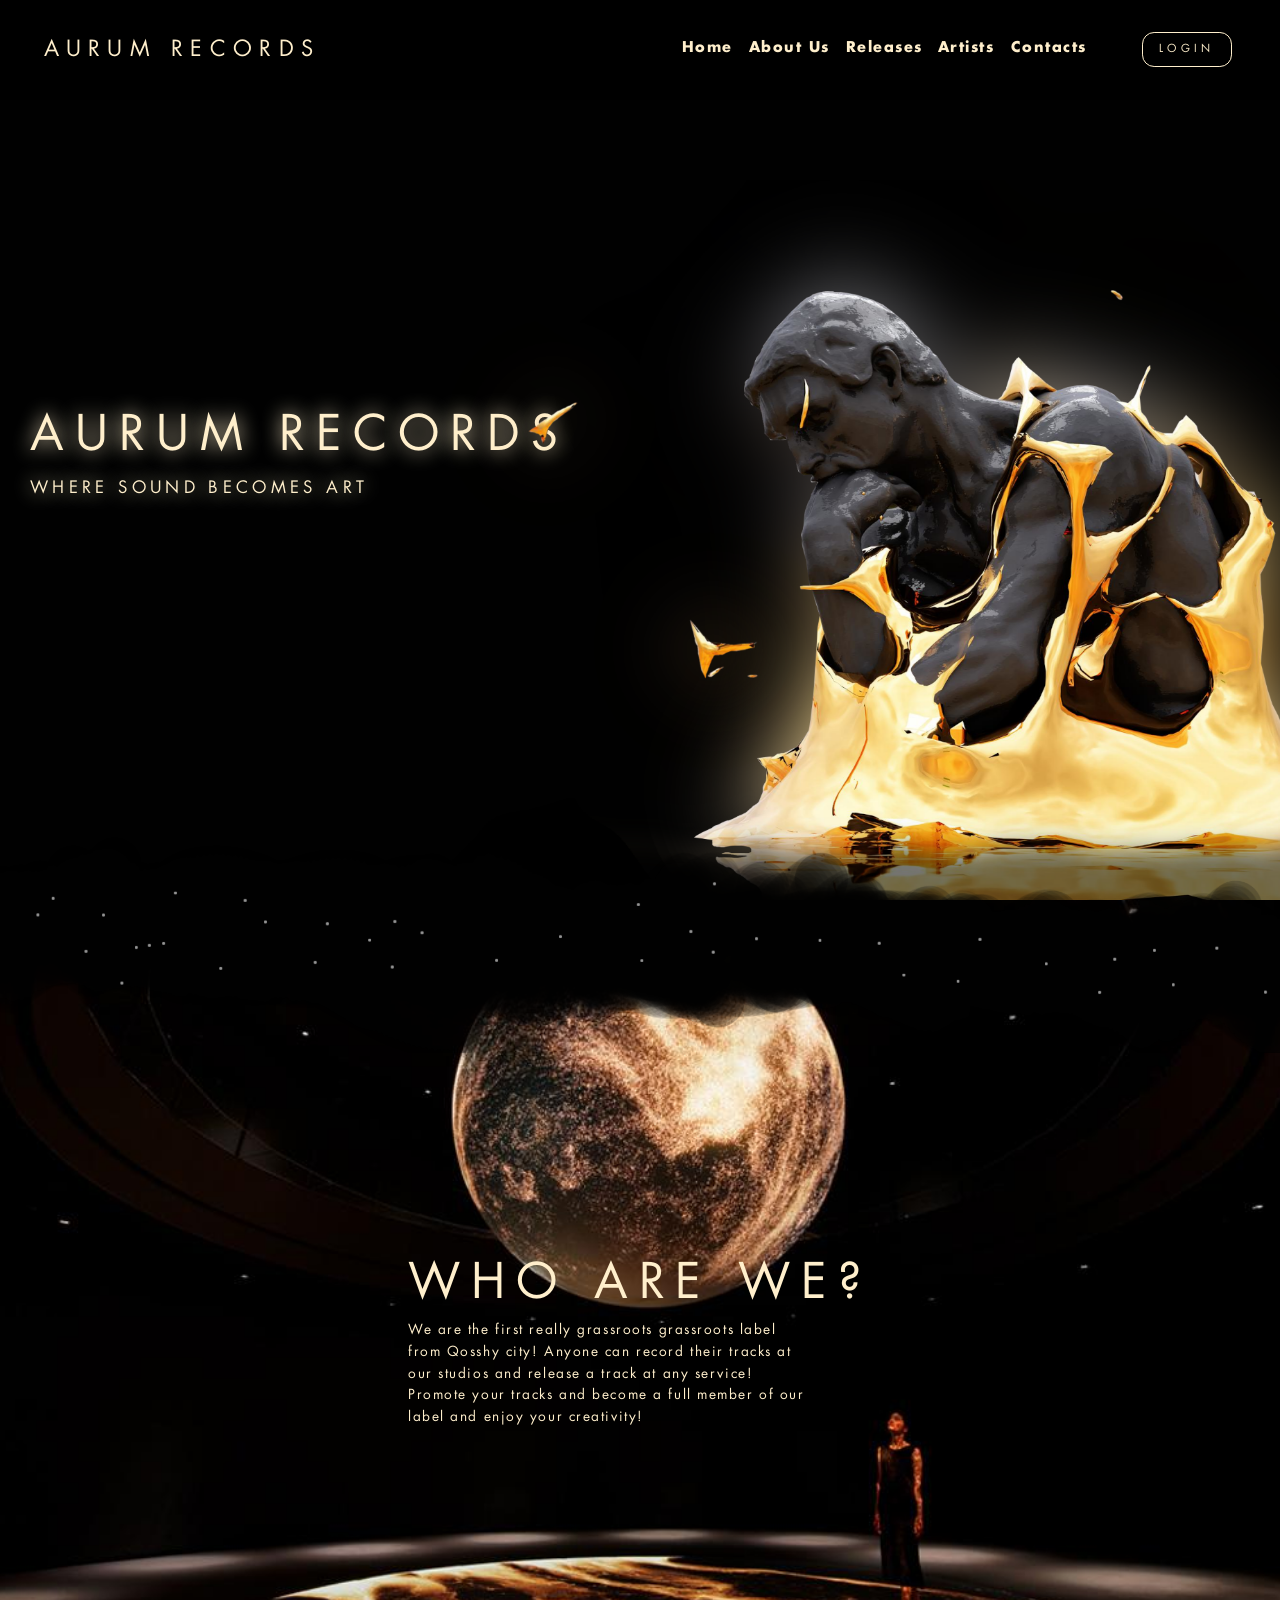
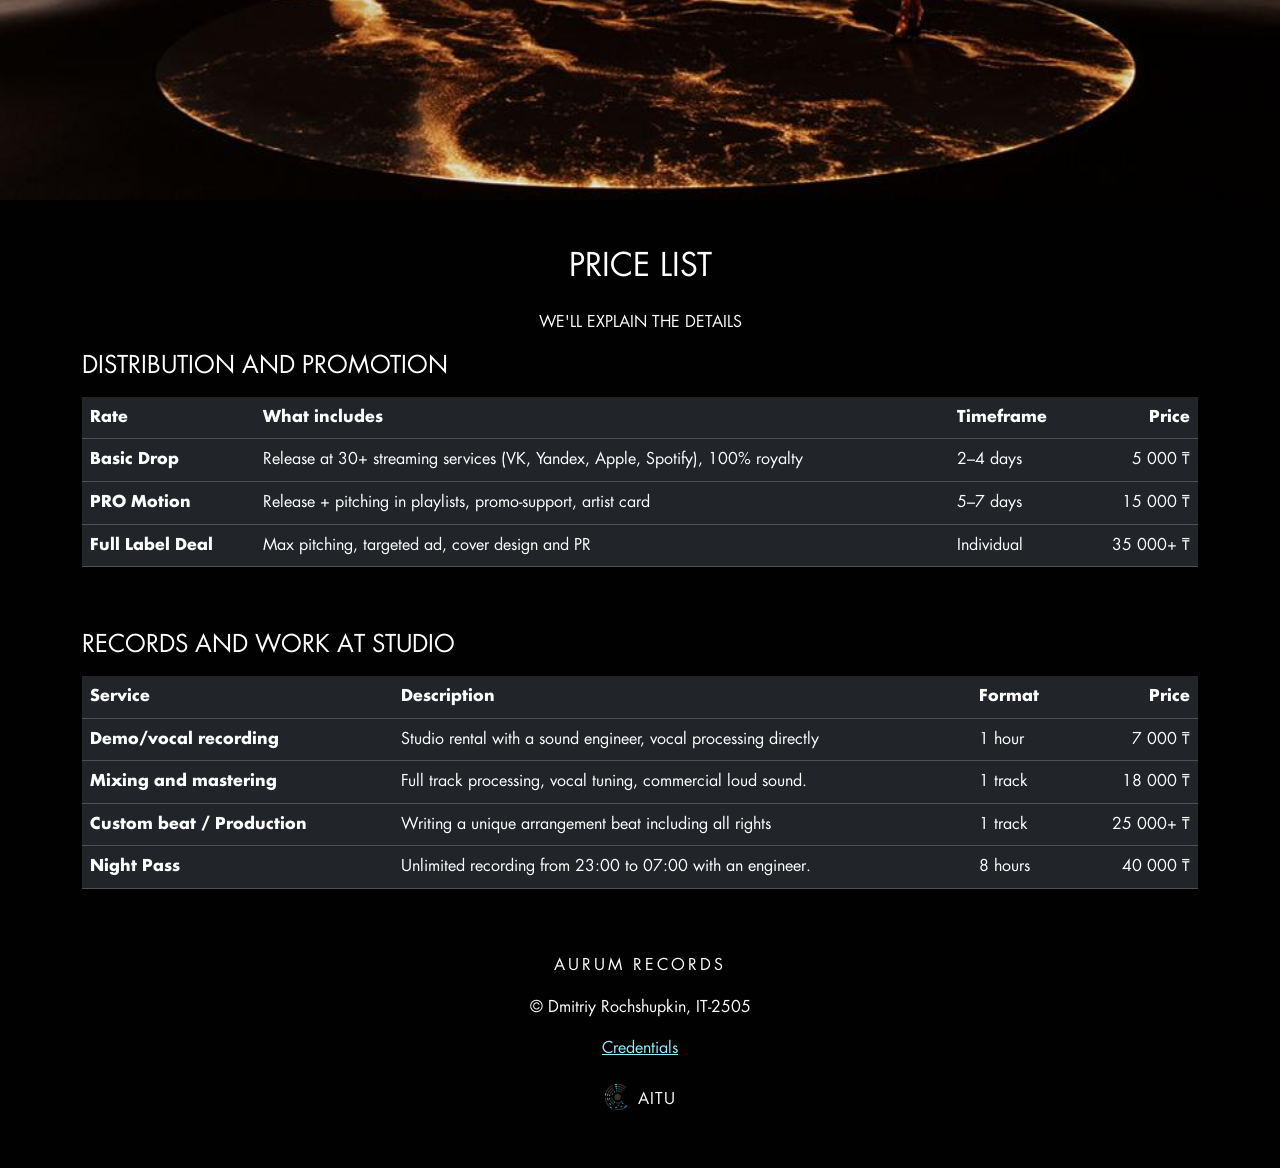
==== index.html @ 550b73cc "prepared new pages to create a content" ====
<!DOCTYPE html>
<html lang="en">
<head>
    <meta charset="UTF-8">
    <meta name="viewport" content="width=device-width, initial-scale=1.0">
    <link href="https://cdn.jsdelivr.net/npm/bootstrap@5.3.8/dist/css/bootstrap.min.css" rel="stylesheet" integrity="sha384-sRIl4kxILFvY47J16cr9ZwB07vP4J8+LH7qKQnuqkuIAvNWLzeN8tE5YBujZqJLB" crossorigin="anonymous">
    <link rel="stylesheet" href="css/index_tmp.css">
    <title>Aurum Records</title>
    <script src="https://jquery.com"></script>
</head>
<body>
    <nav class="navbar navbar-expand-lg fixed-top">
        <a href="index.html" class="navbar-brand text-uppercase">Aurum Records</a>
        <button class="navbar-toggler" type="button" data-bs-toggle="collapse"
                data-bs-target="#navbarNav" aria-controls="navbarNav" aria-expanded="false"
                aria-label="Toggle navigation">
            <span class="navbar-toggler-icon"></span>
        </button>
        <div class="collapse navbar-collapse" id="navbarNav">
            <ul class="navbar-nav ms-auto fw-bold">
                <li class="nav-item active">
                    <a class="nav-link" href="index.html">Home</a>
                </li>
                <li class="nav-item">
                    <a class="nav-link" href="about.html">About Us</a>
                </li>
                <li class="nav-item">
                    <a class="nav-link" href="releases.html">Releases</a>
                </li>
                <li class="nav-item">
                    <a class="nav-link" href="artists.html">Artists</a>
                </li>
                <li class="nav-item">
                    <a class="nav-link" href="contacts.html">Contacts</a>
                </li>
                <li class="nav-item navbar__login mx-5 my-1 text-uppercase px-2">
                    <a class="nav-link" href="login.html">Login</a>
                </li>
            </ul>
        </div>
    </nav>
    <div class="vinyl-navigation" id="vinylNavigation">
        <div class="vinyl-record" id="vinylRecord">
            <div class="vinyl-label" id="vinylLabel">
                <span>A</span>
            </div>
        </div>

        <div class="vinyl-section" id="vinylSection">
            HOME
        </div>
    </div>
    <section class="main-header" data-title="AURUM" id="aurumHeader">
        <div class="layers">
            <div class="layers__header">
                <div class="layers__title">Aurum Records</div>
                <div class="layers__caption">Where sound becomes art</div>
            </div>
            <div class="layer layers__base" style="background-image: url(img/zadumalsa_total_black.png);"></div>
            <div class="layer layers__middle" style="background-image: url(img/zadumalsa_dark_theme.png);"></div>
            <div class="layer layers__front" style="background-image: url(img/zadumalsa_golden.png);"></div>
        </div>
    </section>

    <section class="main-article" style="background-image: url(img/zoloto_luna.jpeg);" data-title="ABOUT" id="about">
        <div class="main-article__content">
            <h2 class="main-article__header">Who are we?</h2>
            <p class="main-article__paragraph">
                We are the first really grassroots grassroots label from Qosshy city!
                Anyone can record their tracks at our studios and release a track at any service!
                Promote your tracks and become a full member of our label and enjoy your creativity!
            </p>
        </div>
    </section>

    <section class="container my-5 price" id="price" data-title="PRICE">
        <h2 class="text-center text-uppercase mb-4">Price list</h2>
        <p class="text-center text-uppercase">We'll explain the details</p>

        <div class="pricing-block mb-5">
            <h3 class="h4 mb-3 text-uppercase">Distribution and promotion</h3>
            <div class="table-responsive">
                <table class="table table-dark table-hover align-middle custom-table">
                    <thead>
                    <tr>
                        <th scope="col">Rate</th>
                        <th scope="col">What includes</th>
                        <th scope="col">Timeframe</th>
                        <th scope="col" class="text-end">Price</th>
                    </tr>
                    </thead>
                    <tbody>
                    <tr>
                        <td class="fw-bold">Basic Drop</td>
                        <td>Release at 30+ streaming services (VK, Yandex, Apple, Spotify), 100% royalty</td>
                        <td>2–4 days</td>
                        <td class="price text-end">5 000 ₸</td>
                    </tr>
                    <tr>
                        <td class="fw-bold">PRO Motion</td>
                        <td>Release + pitching in playlists, promo-support, artist card</td>
                        <td>5–7 days</td>
                        <td class="price text-end">15 000 ₸</td>
                    </tr>
                    <tr>
                        <td class="fw-bold">Full Label Deal</td>
                        <td>Max pitching, targeted ad, cover design and PR</td>
                        <td>Individual</td>
                        <td class="price text-end">35 000+ ₸</td>
                    </tr>
                    </tbody>
                </table>
            </div>
        </div>

        <div class="pricing-block">
            <h3 class="h4 mb-3 text-uppercase">Records and work at studio</h3>
            <div class="table-responsive">
                <table class="table table-dark table-hover align-middle custom-table">
                    <thead>
                    <tr>
                        <th scope="col">Service</th>
                        <th scope="col">Description</th>
                        <th scope="col">Format</th>
                        <th scope="col" class="text-end">Price</th>
                    </tr>
                    </thead>
                    <tbody>
                    <tr>
                        <td class="fw-bold">Demo/vocal recording</td>
                        <td>Studio rental with a sound engineer, vocal processing directly</td>
                        <td>1 hour</td>
                        <td class="price text-end">7 000 ₸</td>
                    </tr>
                    <tr>
                        <td class="fw-bold">Mixing and mastering</td>
                        <td>Full track processing, vocal tuning, commercial loud sound.</td>
                        <td>1 track</td>
                        <td class="price text-end">18 000 ₸</td>
                    </tr>
                    <tr>
                        <td class="fw-bold">Custom beat / Production</td>
                        <td>Writing a unique arrangement beat including all rights</td>
                        <td>1 track</td>
                        <td class="price text-end">25 000+ ₸</td>
                    </tr>
                    <tr>
                        <td class="fw-bold">Night Pass</td>
                        <td>Unlimited recording from 23:00 to 07:00 with an engineer.</td>
                        <td>8 hours</td>
                        <td class="price text-end">40 000 ₸</td>
                    </tr>
                    </tbody>
                </table>
            </div>
        </div>
    </section>

    <footer class="footer">
        <div class="logo">
            <p>AURUM RECORDS</p>
        </div>
        <div class="author">
            <p>&copy; Dmitriy Rochshupkin, IT-2505</p>
            <a href="credentials.html">Credentials</a>
        </div>
        <a class="aitu" href="https://astanait.edu.kz/ru" target="_blank">
            <img src="img/aitu_logo.png" alt="">
            <p>AITU</p>
        </a>
    </footer>

    <script src="js/index.js" defer></script>
    <script src="https://cdn.jsdelivr.net/npm/bootstrap@5.3.3/dist/js/bootstrap.bundle.min.js"></script>
</body>
</html>
---- css/index_tmp.css ----
* {
    margin: 0;
    padding: 0;
    box-sizing: border-box;
}

:root {
    --index: calc(1vw + 1vh);
}

@font-face {
    font-family: 'Futura SuperXP';
    src: url('../fonts/FuturaSuperXP-Regular.otf') format('opentype');
    font-weight: 400;
    font-style: normal;
    font-display: swap;
}

@font-face {
    font-family: 'Futura SuperXP';
    src: url('../fonts/FuturaSuperXP-Bold.otf') format('opentype');
    font-weight: 700;
    font-style: normal;
    font-display: swap;
}

body {
    background: #010101;
    color: #fff;
    font-family: 'Futura SuperXP', sans-serif;
    line-height: 1.6;
}

.main-header {
    position: relative;
}

.main-header::after {
    content: '';
    position: absolute;
    z-index: 100;
    width: 100%;
    height: calc(var(--index) * 10);
    background-image: url('../img/border_dark.png');
    background-size: cover;
    bottom: calc(var(--index) * -7);
}

.layers {
    height: 100vh;
    display: flex;
    align-items: center;
    overflow: hidden;
    position: relative;
}

.layer {
    width: 100%;
    height: 100%;
    position: absolute;
    background-size: cover;
    background-position: center;
    will-change: transform;
    z-index: 2;
}

.layers__base {
    transform: translate3d(0, calc(var(--scrollTop) / 1.6), 0);
    z-index: 0;
}

.layers__middle {
    transform: translate3d(0, calc(var(--scrollTop) / 2.5), 0);
}

.layers__front {
    transform: translate3d(0, calc(var(--scrollTop) / 5.7), 0);
}

.layers__title {
    font-size: calc(var(--index) * 2.2);
    letter-spacing: calc(var(--index) / 2);
}

.layers__caption {
    letter-spacing: calc(var(--index) / 5);
    font-size: calc(var(--index) / 1.3);
}

.layers__header {
    z-index: 1;
    transform: translate3d(0, calc(var(--scrollTop) / 2), 0);
    text-transform: uppercase;
    padding-left: 30px;
    color: #ffefcc;
    will-change: transform;
    animation: headerAppearing 2s forwards .5s;
}

@keyframes headerAppearing {
    0% {
        text-shadow: 0 0 0;
    }
    100% {
        text-shadow: 0 0 20px #ffefcc;
    }
}

.main-article {
    --main-article-transform: translate3d(0, calc(var(--scrollTop) / -15), 0);
    min-height: 100vh;
    background-size: cover;
    background-position: center;
    color: #ffefcc;
    display: flex;
    justify-content: center;
    align-items: center;
}

.main-article__header {
    text-transform: uppercase;
    font-size: calc(var(--index) * 2.2);
    letter-spacing: calc(var(--index) / 2);
    transform: var(--main-article-transform);
    will-change: transform;
}

.main-article__paragraph {
    max-width: 400px;
    transform: var(--main-article-transform);
    font-size: calc(var(--index) / 1.6);
    will-change: transform;
    letter-spacing: calc(var(--index) / 14);
}

.navbar {
    padding-left: calc(var(--index) * 2);
    background: rgba(0, 0, 0, 0.8);
    height: 100px;
}

.navbar-brand {
    font-size: calc(var(--index));
    letter-spacing: calc(var(--index) / 3);
}

.navbar a {
    color: #ffefcc !important;
}

.nav-item {
    font-size: calc(var(--index) / 1.5);
    letter-spacing: calc(var(--index) / 15);
    will-change: transform, text-shadow;
    transition: transform .2s, text-shadow .2s;
}

.nav-item:hover {
    text-shadow: 0 0 20px #ffefcc;
    transform: scaleX(1.1);
}

.navbar__login {
    font-weight: normal;
    font-size: calc(var(--index) / 2);
    letter-spacing: calc(var(--index) / 5);
    border: 1px solid #ffefcc;
    border-radius: calc(var(--index) / 1.8);
    height: fit-content;
    transition: text-shadow .3s, letter-spacing.3s, background-color .3s, box-shadow .3s;
}

.navbar__login:hover {
    text-shadow: 0 0 5px #ffefcc;
    box-shadow: 0 0 10px #ffefcc;
    letter-spacing: calc(var(--index) / 4);
    background-color: #39392e;
}

.footer {
    display: flex;
    flex-direction: column;
    justify-content: center;
    align-items: center;
    padding: 0 30px 40px 30px;
}

.logo {
    letter-spacing: 3px;
}

.aitu {
    display: inline-flex;
    text-decoration: none;
    cursor: pointer;
}

.aitu p {
    color: white;
    letter-spacing: 1px;
    padding-left: 10px;
    padding-top: 5px;
}

.aitu img {
    max-width: 30px;
    max-height: 30px;
}

.author {
    display: flex;
    align-items: center;
    justify-content: center;
    flex-direction: column;
    margin-bottom: 20px;
}

.author a {
    color: #90f3ff;
}

.vinyl-navigation {
    position: fixed;
    top: 75%;
    left: -4%;
    z-index: 1000;
    width: 150px;

    display: flex;
    align-items: center;
    justify-content: center;
    flex-direction: column;

    opacity: 0;
    visibility: hidden;
    transform: translateX(-120%);

    transition: opacity .5s ease, transform .8s ease, visibility .5s;
}

.vinyl-navigation.visible {
    opacity: 1;
    visibility: visible;
    transform: translateX(0);
}

.vinyl-navigation.hidden {
    opacity: 0;
    visibility: hidden;
    transform: translateX(-120%);
    animation: none;
}

.vinyl-record {
    position: relative;
    width: 150px;
    height: 150px;
    flex-shrink: 0;
    border-radius: 50%;
    background: repeating-radial-gradient(circle, #151515 0px, #252525 2px, #101010 4px, #1d1d1d 6px);
    border: 2px solid #b08d4f;
    box-shadow:
            0 0 15px rgba(212, 175, 112, 0.2),
            inset 0 0 15px rgba(0, 0, 0, 0.8);
}

.vinyl-label {
    position: absolute;
    top: 50%;
    left: 50%;
    width: 35%;
    height: 35%;
    transform: translate(-50%, -50%);
    border-radius: 50%;
    background: #c9a45c;
    display: flex;
    justify-content: center;
    align-items: center;
    color: #111;
    font-size: 19px;
    font-weight: bold;
    text-align: center;
}

.vinyl-section {
    position: absolute;
    top: 160px;
    left: 70px;
    color: #d4af70;
    font-size: 10px;
    font-weight: 600;
    letter-spacing: 2px;
    white-space: nowrap;
    text-transform: uppercase;
}

@media (width <= 800px) {
    .vinyl-navigation {
        display: none;
    }

    .navbar {
        height: 80px;
        padding: 0 25px;
    }

    .navbar-brand {
        font-size: clamp(16px, 2.5vw, 22px);
    }

    .navbar-toggler {
        border-color: #ffefcc;
    }

    .navbar-toggler-icon {
        filter: invert(1);
    }

    .navbar-collapse {
        background: rgba(0, 0, 0, 0.96);
        padding: 15px 25px;
        border: 1px solid rgba(255, 239, 204, 0.15);
    }

    .navbar-nav {
        align-items: flex-start;
        gap: 8px;
    }

    .nav-item {
        font-size: 15px;
    }

    .navbar__login {
        margin: 10px 0 !important;
        padding: 0 15px;
        font-size: 13px;
    }

    .layers {
        height: 90vh;
        min-height:550px;
    }

    .layers__header {
        padding: 0 25px;
    }

    .layers__title {
        font-size: clamp(32px, 5vw, 48px);
        letter-spacing: 5px;
    }

    .layers__caption {
        font-size: clamp(12px, 2vw, 16px);
    }

    .main-article {
        min-height: 80vh;
        padding: 100px 40px;
        text-align: center;
    }

    .main-article__content {
        max-width: 600px;
    }

    .main-article__header {
        font-size: clamp(28px, 5vw, 42px);
        letter-spacing: 4px;
    }

    .main-article__paragraph {
        max-width: 100%;
        font-size: 15px;
        letter-spacing: 0.5px;
    }

    .price {
        margin-top: 60px !important;
    }

    .pricing-block h3 {
        font-size: 18px;
    }

    .custom-table {
        font-size: 13px;
    }

    .footer {
        padding: 0 20px 30px;
    }
}

@media (width <= 400px) {
    body {
        overflow-x: hidden;
    }

    .navbar {
        height: 70px;
        padding: 0 15px;
    }

    .navbar-brand {
        font-size: 15px;
        letter-spacing: 2px;
    }

    .navbar-toggler {
        padding: 5px 8px;
    }

    .navbar-collapse {
        margin: 0 -15px;
        padding: 15px;
    }

    .nav-item {
        font-size: 14px;
    }

    .layers {
        height: 85svh;
        min-height: 500px;
    }

    .layers__header {
        padding: 0 20px;
    }

    .layers__title {
        font-size: clamp(27px, 8vw, 34px);
        letter-spacing: 3px;
    }

    .layers__caption {
        font-size: 11px;
        letter-spacing: 1.5px;
    }

    .main-article {
        min-height: 75svh;
        padding: 100px 22px;
    }

    .main-article__header {
        font-size: 26px;
        letter-spacing: 2px;
    }

    .main-article__paragraph {
        font-size: 14px;
        line-height: 1.8;
        letter-spacing: 0.2px;
    }

    .price {
        padding-left: 12px;
        padding-right: 12px;
    }

    .price h2 {
        font-size: 22px;
        letter-spacing: 2px;
    }

    .pricing-block h3 {
        font-size: 16px;
    }

    .custom-table {
        font-size: 12px;
    }

    .custom-table th,
    .custom-table td {
        padding: 8px 6px;
    }

    .footer {
        padding: 0 15px 25px;
        text-align: center;
    }

    .logo {
        font-size: 14px;
        letter-spacing: 2px;
    }

    .author {
        font-size: 12px;
    }

    .aitu p {
        font-size: 13px;
    }
}
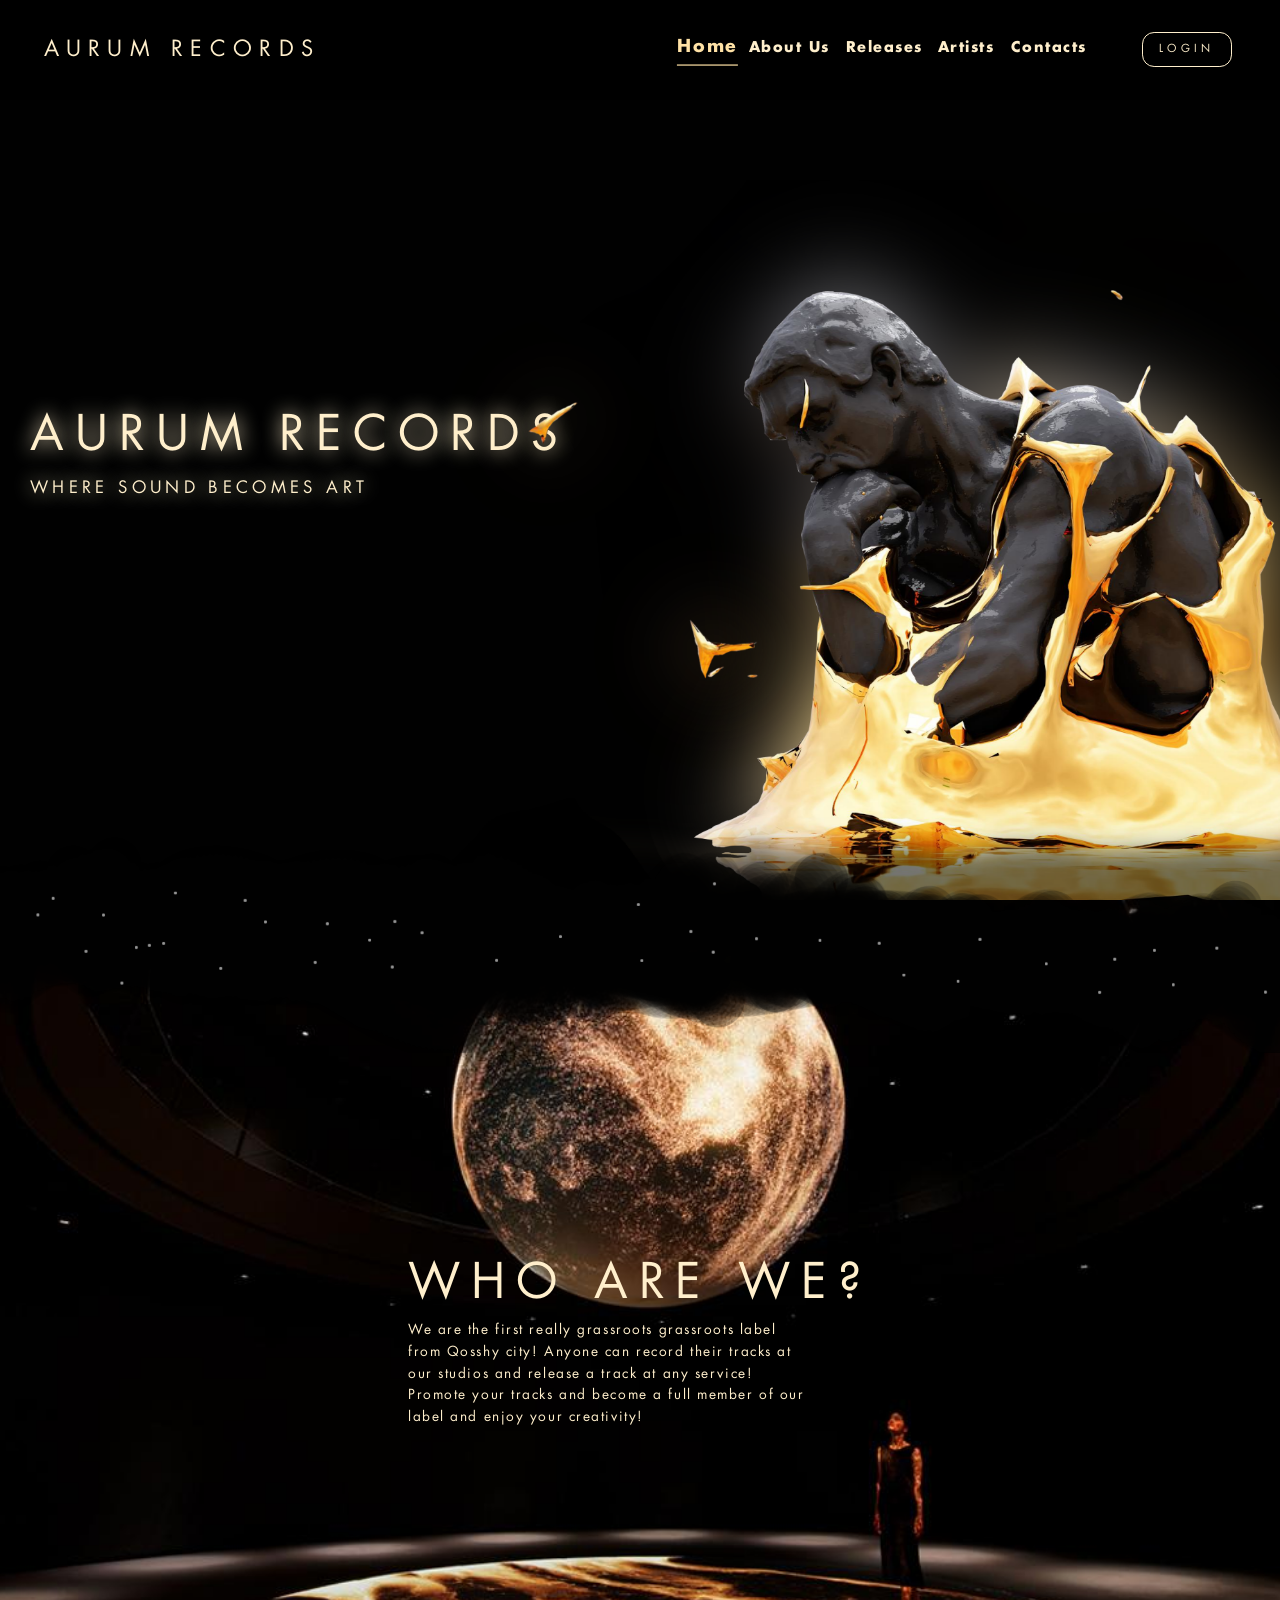
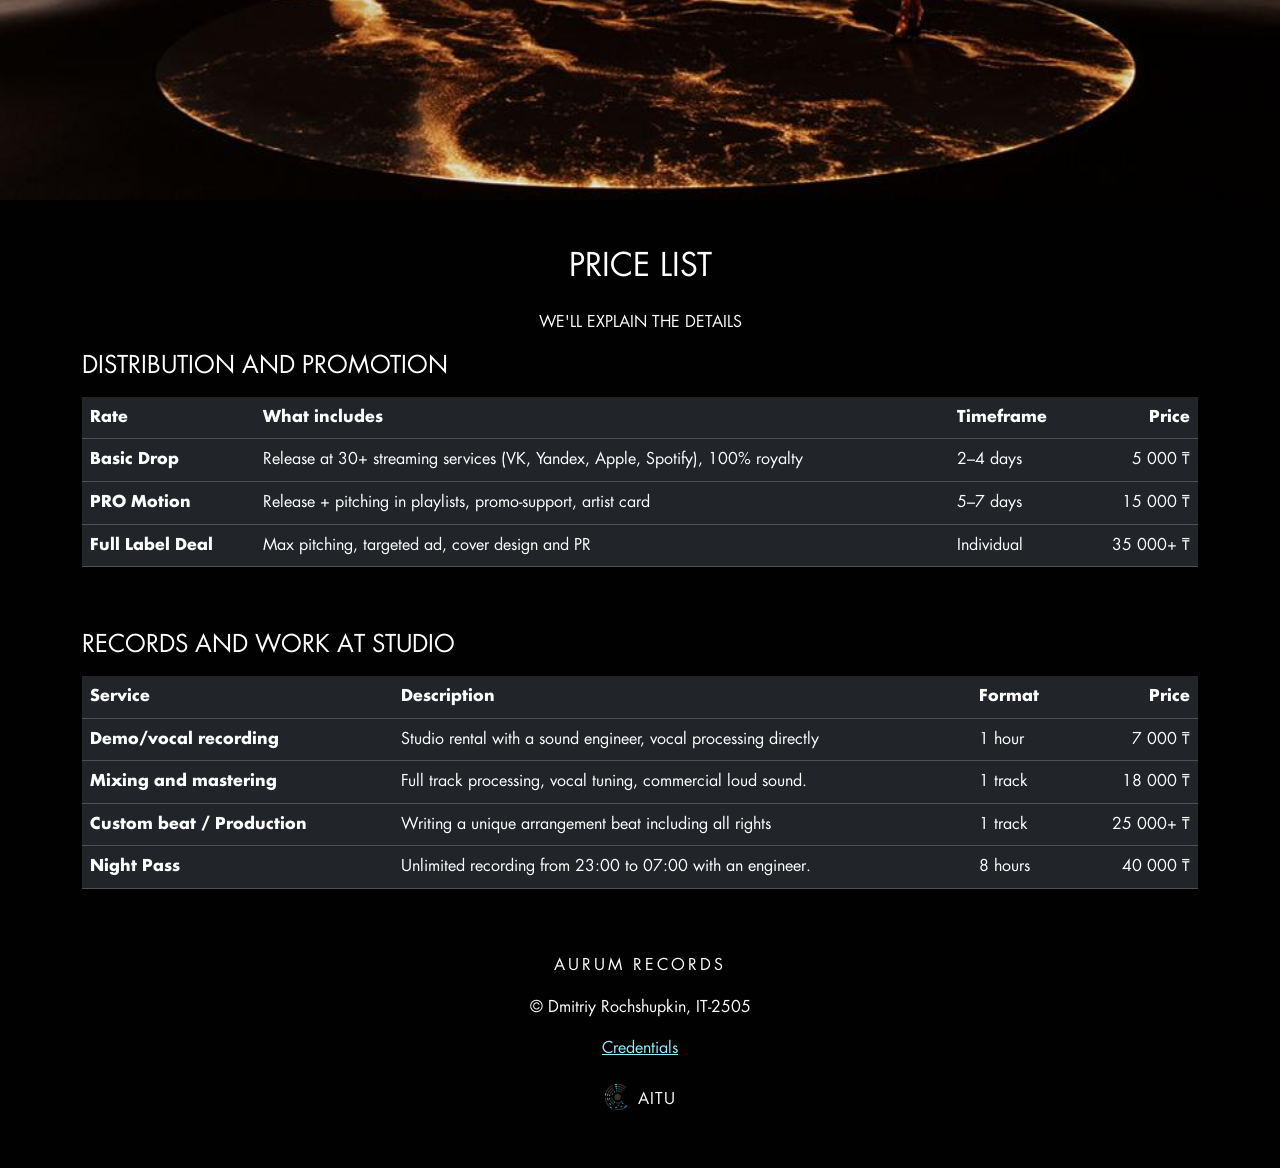
==== commit 609983af: "registration&login forms" ====
--- a/index.html
+++ b/index.html
@@ -5,6 +5,7 @@
     <meta name="viewport" content="width=device-width, initial-scale=1.0">
     <link href="https://cdn.jsdelivr.net/npm/bootstrap@5.3.8/dist/css/bootstrap.min.css" rel="stylesheet" integrity="sha384-sRIl4kxILFvY47J16cr9ZwB07vP4J8+LH7qKQnuqkuIAvNWLzeN8tE5YBujZqJLB" crossorigin="anonymous">
     <link rel="stylesheet" href="css/index_tmp.css">
+    <link rel="shortcut icon" href="img/aurumicon.png" type="image/png">
     <title>Aurum Records</title>
     <script src="https://jquery.com"></script>
 </head>
--- a/css/index_tmp.css
+++ b/css/index_tmp.css
@@ -137,6 +137,7 @@
     padding-left: calc(var(--index) * 2);
     background: rgba(0, 0, 0, 0.8);
     height: 100px;
+    backdrop-filter: blur(5px);
 }
 
 .navbar-brand {
@@ -153,6 +154,17 @@
     letter-spacing: calc(var(--index) / 15);
     will-change: transform, text-shadow;
     transition: transform .2s, text-shadow .2s;
+}
+
+.nav-item.active {
+    text-decoration: underline;
+    text-underline-offset: 10px;
+    transform: scale(1.2);
+    color: #ffe2a6
+}
+
+.nav-item.active .nav-link{
+    color: #ffe2a6 !important;
 }
 
 .nav-item:hover {
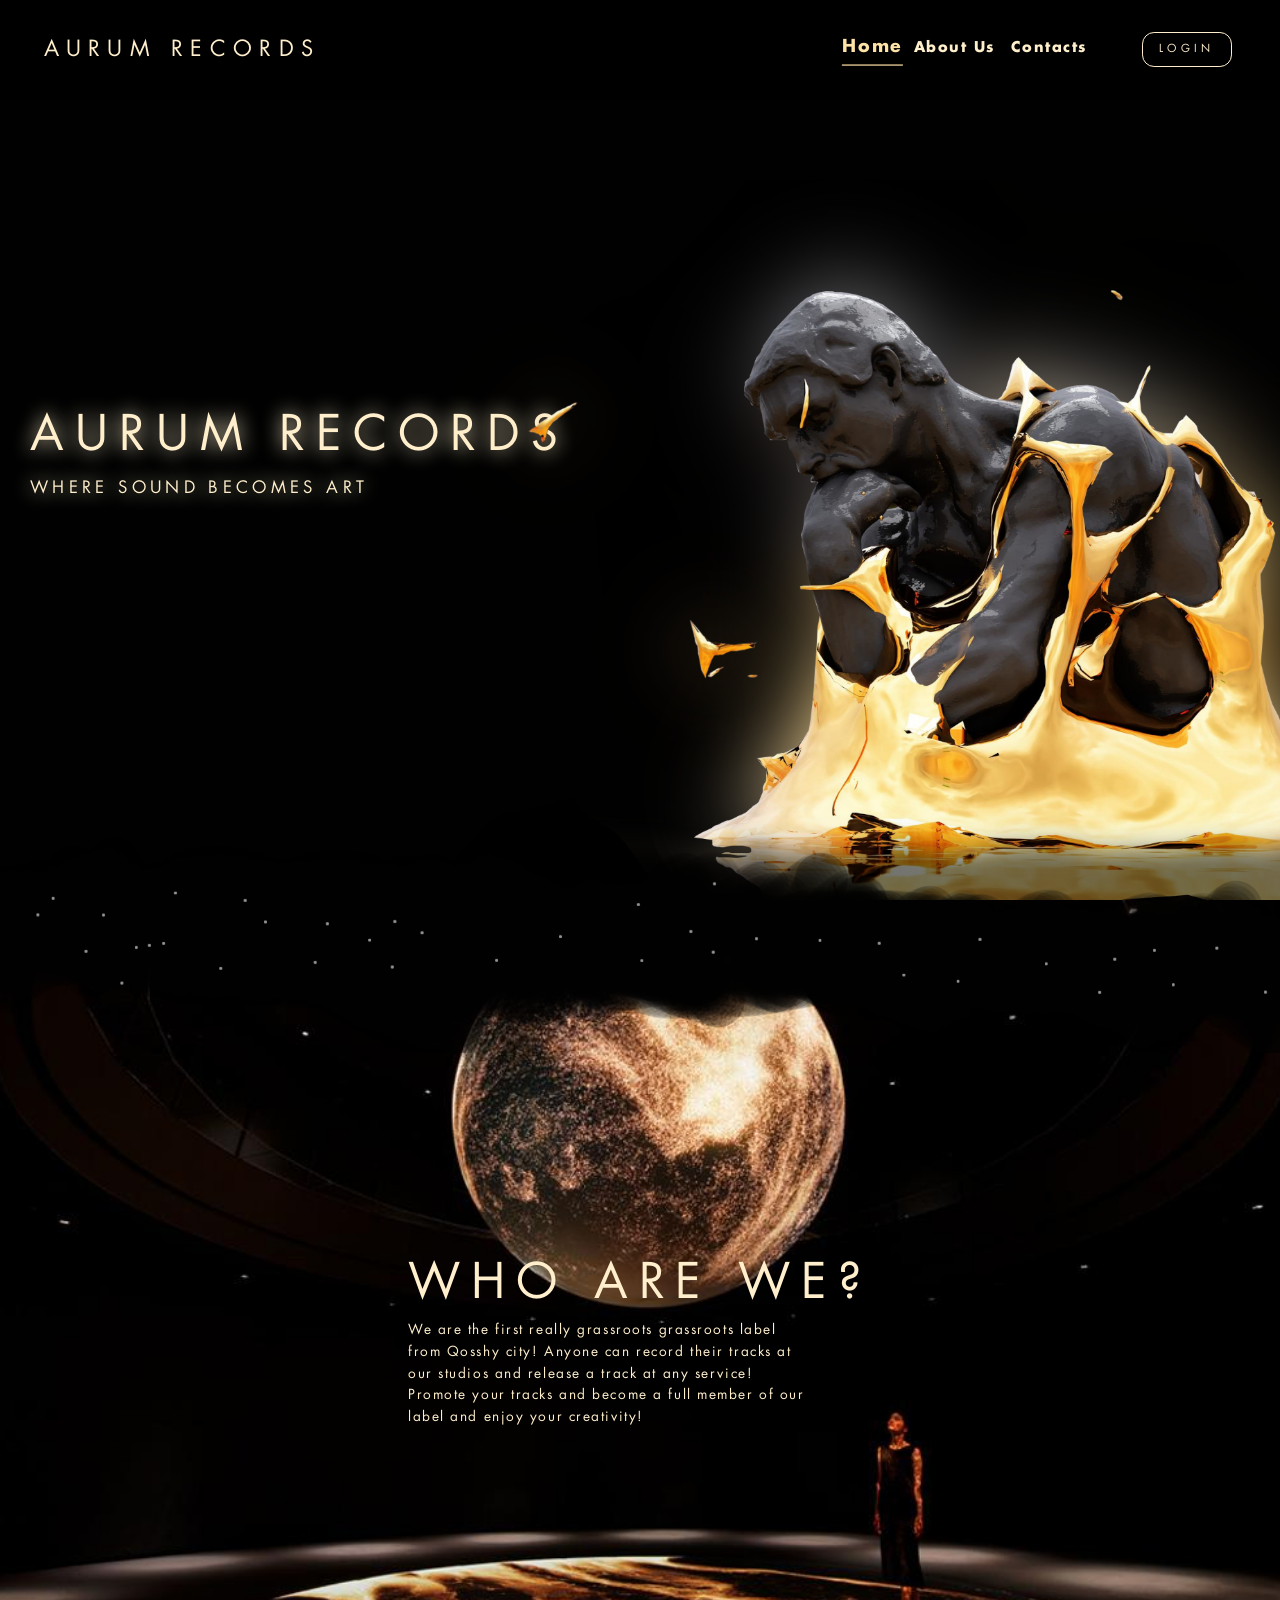
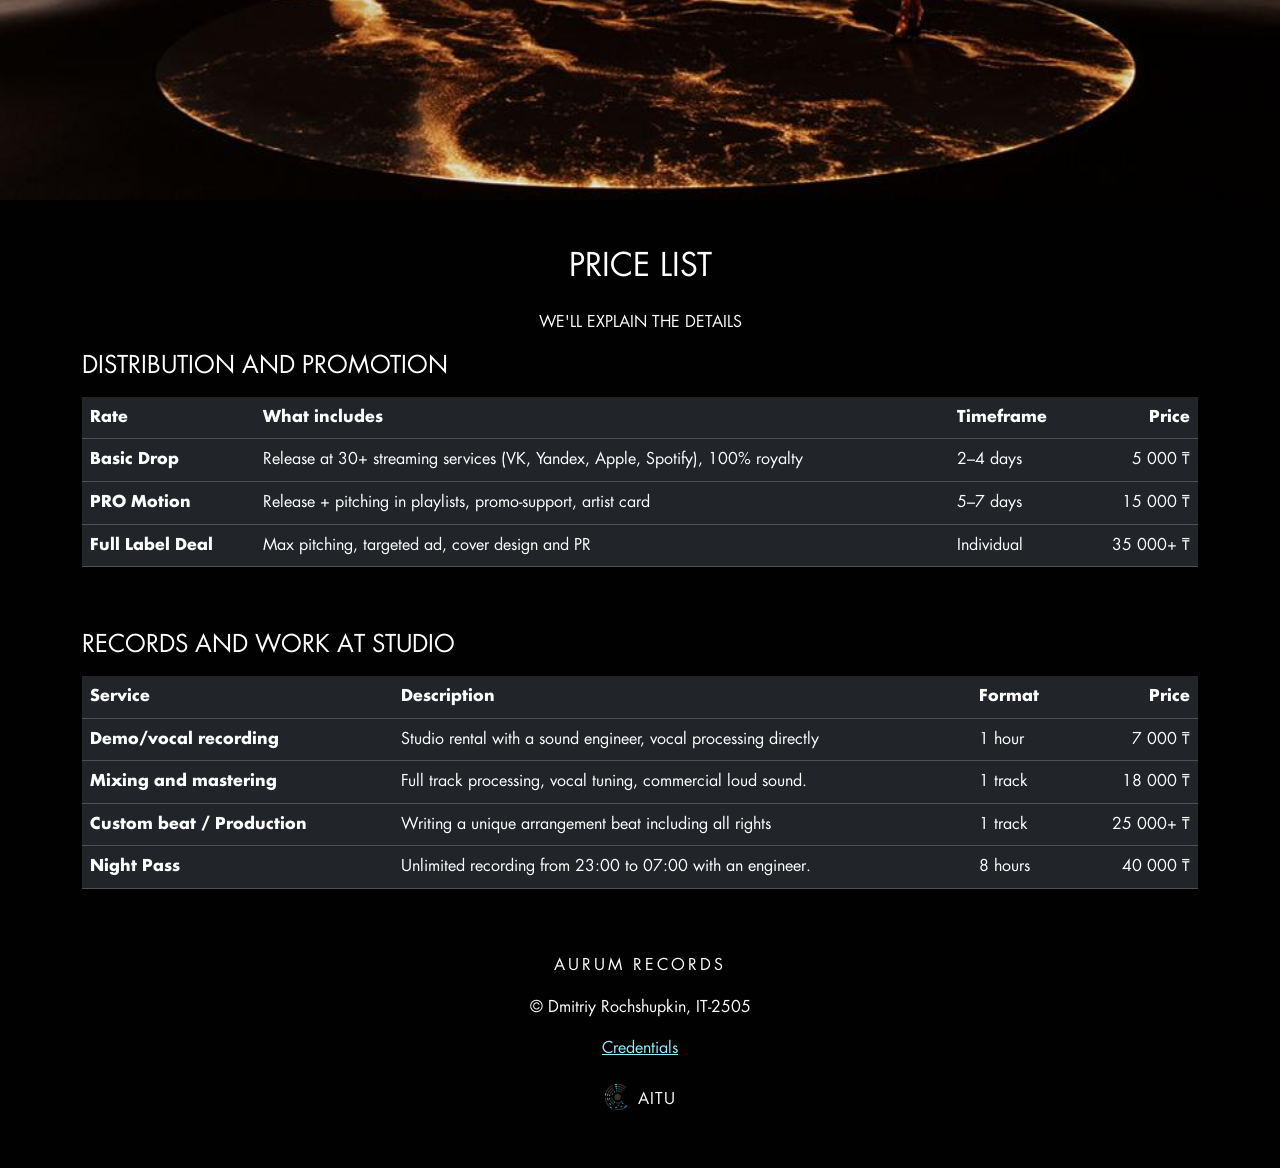
==== commit 72bf77bb: "registration&login forms and js validation" ====
--- a/index.html
+++ b/index.html
@@ -24,12 +24,6 @@
                 </li>
                 <li class="nav-item">
                     <a class="nav-link" href="about.html">About Us</a>
-                </li>
-                <li class="nav-item">
-                    <a class="nav-link" href="releases.html">Releases</a>
-                </li>
-                <li class="nav-item">
-                    <a class="nav-link" href="artists.html">Artists</a>
                 </li>
                 <li class="nav-item">
                     <a class="nav-link" href="contacts.html">Contacts</a>
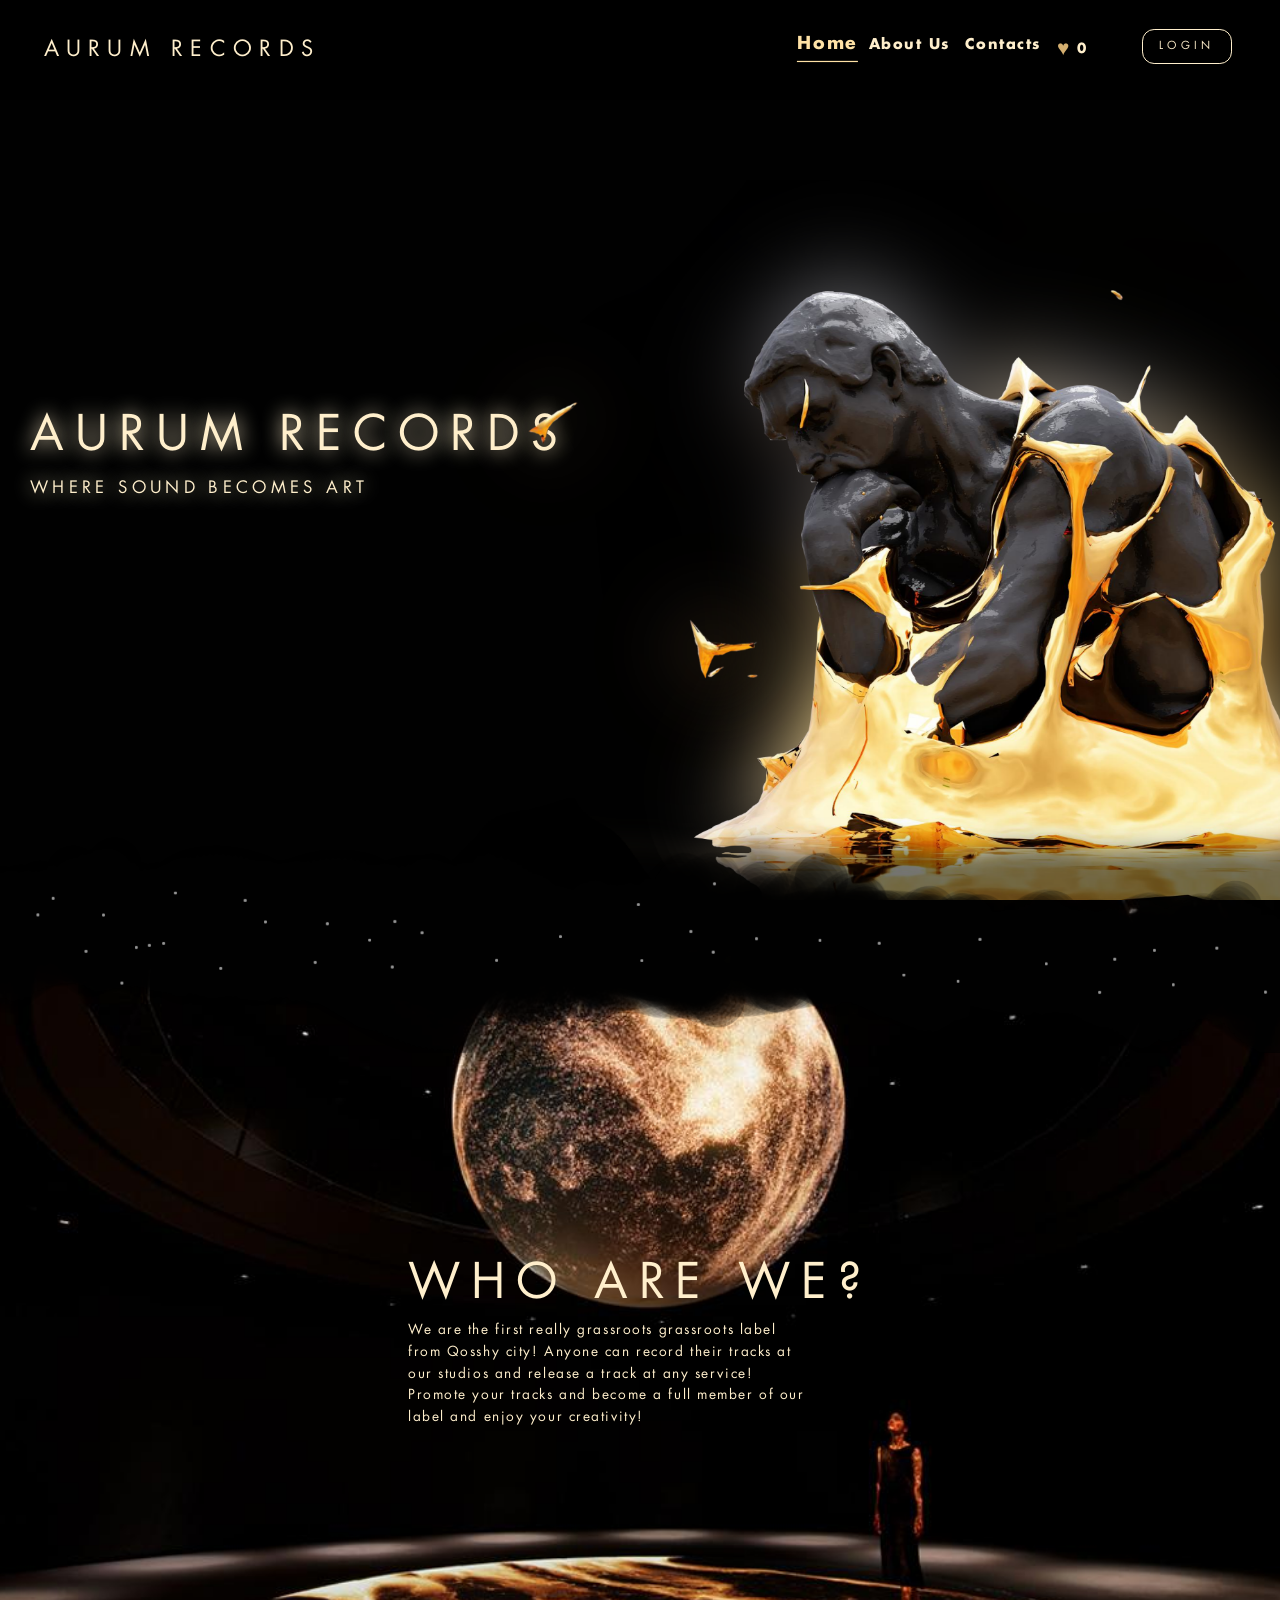
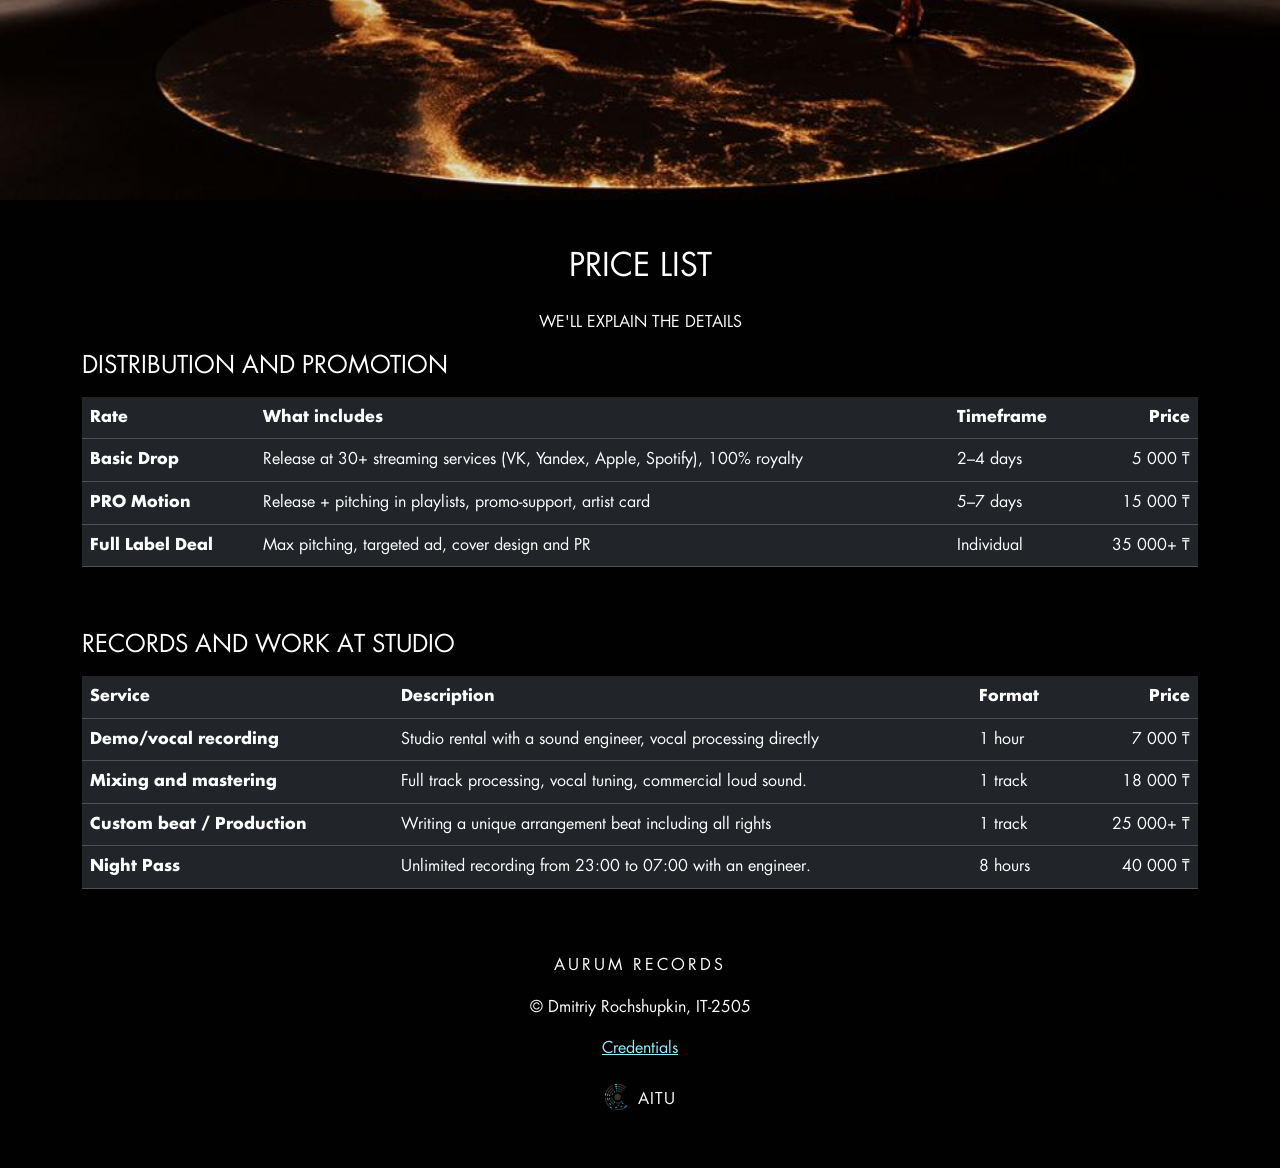
==== commit 97c409a3: "full endka" ====
--- a/index.html
+++ b/index.html
@@ -28,6 +28,18 @@
                 <li class="nav-item">
                     <a class="nav-link" href="contacts.html">Contacts</a>
                 </li>
+                <li class="nav-item">
+                    <button
+                            class="nav-link favorites-trigger"
+                            type="button"
+                            data-bs-toggle="modal"
+                            data-bs-target="#favoritesModal"
+                            aria-label="Open liked tracks">
+
+                        <span aria-hidden="true">♥</span>
+                        <span id="favoritesCount">0</span>
+                    </button>
+                </li>
                 <li class="nav-item navbar__login mx-5 my-1 text-uppercase px-2">
                     <a class="nav-link" href="login.html">Login</a>
                 </li>
@@ -165,7 +177,53 @@
         </a>
     </footer>
 
+    <div
+            class="modal fade"
+            id="favoritesModal"
+            tabindex="-1"
+            aria-labelledby="favoritesModalTitle"
+            aria-hidden="true">
+
+        <div class="modal-dialog modal-dialog-centered modal-lg">
+
+            <div class="modal-content favorites-modal-content">
+
+                <div class="modal-header">
+                    <h2 class="modal-title" id="favoritesModalTitle">
+                        Your Liked Tracks
+                    </h2>
+
+                    <button
+                            type="button"
+                            class="btn-close"
+                            data-bs-dismiss="modal"
+                            aria-label="Close">
+                    </button>
+                </div>
+
+                <div class="modal-body">
+
+                    <div id="favoritesList" class="favorites-list">
+                    </div>
+
+                </div>
+
+                <div class="modal-footer">
+                    <button
+                            type="button"
+                            class="btn favorites-close-btn"
+                            data-bs-dismiss="modal">
+                        Close
+                    </button>
+                </div>
+
+            </div>
+        </div>
+    </div>
+
+
     <script src="js/index.js" defer></script>
+    <script src="js/favorites.js"></script>
     <script src="https://cdn.jsdelivr.net/npm/bootstrap@5.3.3/dist/js/bootstrap.bundle.min.js"></script>
 </body>
 </html>
--- a/css/index_tmp.css
+++ b/css/index_tmp.css
@@ -306,6 +306,711 @@
     text-transform: uppercase;
 }
 
+.contacts-page {
+    position: relative;
+    min-height: 65vh;
+    padding: calc(var(--index) * 10) 30px
+    calc(var(--index) * 5);
+    display: flex;
+    flex-direction: column;
+    align-items: center;
+    justify-content: center;
+    gap: calc(var(--index) * 3);
+    color: #ffefcc;
+    overflow: hidden;
+}
+
+.contacts-page::before {
+    content: "";
+    position: absolute;
+    inset: 0;
+    background:
+            radial-gradient(
+                    ellipse at 50% 40%,
+                    rgba(212, 175, 112, .12),
+                    transparent 65%
+            );
+    pointer-events: none;
+}
+
+.contacts-page__title,
+.contacts-page__menu {
+    position: relative;
+    z-index: 1;
+    width: min(100%, 1000px);
+    text-align: center;
+}
+
+.contacts-page__title h1 {
+    font-size: clamp(32px, 4vw, 58px);
+    text-transform: uppercase;
+    letter-spacing: calc(var(--index) / 2);
+    color: #ffefcc;
+    text-shadow: 0 0 20px rgba(255, 239, 204, .35);
+    margin-bottom: 25px;
+}
+
+.contacts-page__title p {
+    max-width: 750px;
+    margin: 0 auto;
+    font-size: clamp(14px, 1.2vw, 18px);
+    letter-spacing: 1px;
+    line-height: 1.9;
+    color: #b9ad97;
+}
+
+.contacts-page__menu {
+    padding: 30px;
+    border: 1px solid rgba(212, 175, 112, .35);
+    border-radius: 12px;
+    background: rgba(212, 175, 112, .035);
+    box-shadow: 0 0 35px rgba(212, 175, 112, .05);
+}
+
+.contacts-page__menu-title {
+    font-size: clamp(19px, 2vw, 27px);
+    text-transform: uppercase;
+    letter-spacing: 2px;
+    color: #d4af70;
+    margin-bottom: 25px;
+}
+
+.contacts-page__menu-list {
+    list-style: none;
+    display: flex;
+    justify-content: center;
+    align-items: center;
+    flex-wrap: wrap;
+    gap: 15px 35px;
+    padding: 0;
+    margin: 0;
+}
+
+.contacts-page__menu-list-item a {
+    display: inline-block;
+    color: #ffefcc;
+    text-decoration: none;
+    font-size: 14px;
+    letter-spacing: 1px;
+    transition: color .25s, text-shadow .25s, transform .25s;
+}
+
+.contacts-page__menu-list-item a:hover {
+    color: #d4af70;
+    text-shadow: 0 0 12px rgba(212, 175, 112, .7);
+    transform: translateY(-3px);
+}
+
+.distribution,
+.join-section {
+    position: relative;
+    padding: 100px 30px;
+    color: #ffefcc;
+    background:
+            radial-gradient(
+                    ellipse at 50% 0%,
+                    rgba(212, 175, 112, .07),
+                    transparent 60%
+            );
+    scroll-margin-top: 100px;
+}
+
+.join-section {
+    border-top: 1px solid rgba(212, 175, 112, .2);
+}
+
+.distro-container,
+.join-container {
+    width: min(100%, 1050px);
+    margin: 0 auto;
+    padding: clamp(25px, 4vw, 55px);
+    border: 1px solid rgba(212, 175, 112, .35);
+    border-radius: 15px;
+    background: rgba(15, 14, 12, .85);
+    box-shadow:
+            0 0 45px rgba(212, 175, 112, .07),
+            inset 0 0 30px rgba(212, 175, 112, .025);
+}
+
+.distro-title,
+.join-title {
+    color: #ffefcc;
+    text-align: center;
+    text-transform: uppercase;
+    font-size: clamp(28px, 3vw, 42px);
+    letter-spacing: 5px;
+    text-shadow: 0 0 15px rgba(255, 239, 204, .2);
+    margin-bottom: 15px;
+}
+
+.distro-subtitle,
+.join-subtitle {
+    color: #a99e8a;
+    text-align: center;
+    font-size: 15px;
+    letter-spacing: 1px;
+    line-height: 1.8;
+    max-width: 700px;
+    margin: 0 auto 45px;
+}
+
+.distro-grid,
+.join-grid {
+    display: grid;
+    grid-template-columns: repeat(2, minmax(0, 1fr));
+    gap: 30px 25px;
+}
+
+.full-width {
+    grid-column: 1 / -1;
+}
+
+.form-group {
+    min-width: 0;
+    display: flex;
+    flex-direction: column;
+    gap: 10px;
+    text-transform: uppercase;
+    letter-spacing: 1.5px;
+    font-size: 13px;
+}
+
+.form-group label {
+    color: #d4af70;
+    line-height: 1.5;
+}
+
+.form-group input,
+.form-group select,
+.form-group textarea {
+    width: 100%;
+    min-width: 0;
+    padding: 13px 15px;
+    border: 1px solid rgba(212, 175, 112, .35);
+    border-radius: 7px;
+    outline: none;
+    background: rgba(255, 239, 204, .025);
+    color: #ffefcc;
+    font-family: inherit;
+    font-size: 14px;
+    letter-spacing: .5px;
+    transition:
+            border-color .25s,
+            box-shadow .25s,
+            background-color .25s;
+}
+
+.form-group input::placeholder,
+.form-group textarea::placeholder {
+    color: #827968;
+    opacity: 1;
+}
+
+.form-group input:focus,
+.form-group select:focus,
+.form-group textarea:focus {
+    border-color: #d4af70;
+    background: rgba(212, 175, 112, .045);
+    box-shadow: 0 0 12px rgba(212, 175, 112, .25);
+}
+
+.form-group select {
+    cursor: pointer;
+}
+
+.form-group select option {
+    color: #ffefcc;
+    background: #15130f;
+}
+
+.form-group textarea {
+    resize: vertical;
+    min-height: 110px;
+    line-height: 1.7;
+}
+
+.form-group input[type="file"] {
+    cursor: pointer;
+    padding: 10px;
+}
+
+.form-group input[type="file"]::file-selector-button {
+    border: 1px solid #d4af70;
+    border-radius: 5px;
+    padding: 8px 14px;
+    margin-right: 15px;
+    background: transparent;
+    color: #ffefcc;
+    font-family: inherit;
+    cursor: pointer;
+    transition: background .2s, color .2s;
+}
+
+.form-group input[type="file"]::file-selector-button:hover {
+    background: #d4af70;
+    color: #010101;
+}
+
+.checkbox-group {
+    display: flex;
+    flex-direction: row;
+    align-items: flex-start;
+    gap: 13px;
+}
+
+.checkbox-group input[type="checkbox"] {
+    appearance: none;
+    -webkit-appearance: none;
+    flex-shrink: 0;
+    width: 19px;
+    height: 19px;
+    margin-top: 2px;
+    padding: 0;
+    border: 1px solid #d4af70;
+    border-radius: 4px;
+    background: transparent;
+    cursor: pointer;
+    transition: background .2s, box-shadow .2s;
+}
+
+.checkbox-group input[type="checkbox"]:checked {
+    background: #d4af70;
+    box-shadow: 0 0 10px rgba(212, 175, 112, .4);
+}
+
+.checkbox-group input[type="checkbox"]:checked::after {
+    content: "✓";
+    display: block;
+    color: #010101;
+    font-size: 14px;
+    font-weight: bold;
+    text-align: center;
+    line-height: 17px;
+}
+
+.checkbox-group input[type="checkbox"]:focus-visible {
+    outline: 2px solid #ffefcc;
+    outline-offset: 4px;
+}
+
+.checkbox-group label {
+    color: #a99e8a;
+    font-size: 12px;
+    text-transform: none;
+    letter-spacing: .5px;
+    line-height: 1.7;
+    cursor: pointer;
+}
+
+.form-actions {
+    grid-column: 1 / -1;
+    display: flex;
+    justify-content: center;
+    margin-top: 10px;
+}
+
+.form-actions button {
+    width: min(100%, 350px);
+    padding: 14px 25px;
+    border: 1px solid #d4af70;
+    border-radius: 8px;
+    background: transparent;
+    color: #ffefcc;
+    font-family: inherit;
+    font-size: 13px;
+    letter-spacing: 3px;
+    text-transform: uppercase;
+    cursor: pointer;
+    transition:
+            color .25s,
+            background .25s,
+            box-shadow .25s,
+            transform .25s;
+}
+
+.form-actions button:hover {
+    color: #010101;
+    background: #d4af70;
+    box-shadow: 0 0 20px rgba(212, 175, 112, .4);
+    transform: translateY(-3px);
+}
+
+.form-actions button:active {
+    transform: scale(.98);
+}
+
+.form-actions button:disabled {
+    opacity: .5;
+    cursor: not-allowed;
+    transform: none;
+}
+
+.form-group input.is-invalid,
+.form-group select.is-invalid,
+.form-group textarea.is-invalid {
+    border-color: #ff5a4d;
+    box-shadow: 0 0 8px rgba(255, 90, 77, .3);
+    background-image: none;
+}
+
+.form-group input.is-invalid:focus,
+.form-group select.is-invalid:focus,
+.form-group textarea.is-invalid:focus {
+    border-color: #ff5a4d;
+    box-shadow: 0 0 12px rgba(255, 90, 77, .5);
+}
+
+.form-group .invalid-feedback {
+    display: block;
+    color: #ff7b6e;
+    font-size: 12px;
+    text-transform: none;
+    letter-spacing: normal;
+    line-height: 1.5;
+    margin-top: -3px;
+}
+
+.form-group .invalid-feedback:empty {
+    display: none;
+}
+
+.form-status,
+.form-success {
+    padding: 13px 16px;
+    border-radius: 8px;
+    text-align: center;
+    font-size: 14px;
+    letter-spacing: .5px;
+}
+
+.form-status:empty {
+    display: none;
+}
+
+.form-status--success,
+.form-success {
+    color: #d4af70;
+    border: 1px solid #d4af70;
+    background: rgba(212, 175, 112, .06);
+    box-shadow: 0 0 12px rgba(212, 175, 112, .12);
+}
+
+.contacts-page a:focus-visible,
+.form-group input:focus-visible,
+.form-group select:focus-visible,
+.form-group textarea:focus-visible,
+.form-actions button:focus-visible {
+    outline: 2px solid #ffefcc;
+    outline-offset: 4px;
+}
+
+.form-group input,
+.form-group select,
+.form-group textarea,
+.form-group .invalid-feedback {
+    scroll-margin-top: 120px;
+}
+
+.credentials {
+    display: flex;
+    flex-direction: column;
+    gap: 13px;
+    margin-top: 150px;
+    padding: 0 50px;
+    color: #ffefcc;
+    margin-bottom: 50px;
+    max-width: 100vw;
+}
+
+.credentials h1 {
+    letter-spacing: 2px;
+}
+
+.sources {
+    display: flex;
+    flex-direction: column;
+}
+
+.favorites-trigger {
+    display: flex;
+    align-items: center;
+    gap: 8px;
+    color: #ffefcc !important;
+    transition: color 0.2s ease;
+}
+
+.favorites-trigger:hover {
+    color: #d4af70 !important;
+}
+
+.favorites-trigger span:first-child {
+    color: #d4af70;
+    font-size: 1.3rem;
+}
+
+#favoritesCount {
+    font-size: 0.85rem;
+}
+
+
+.track-card__like {
+    background: transparent;
+    border: none;
+    color: #ffefcc;
+    font-size: 1.7rem;
+    cursor: pointer;
+    transition: color 0.2s ease, transform 0.2s ease;
+}
+
+.track-card__like:hover {
+    color: #d4af70;
+    transform: scale(1.15);
+}
+
+.track-card__like.is-liked {
+    color: #d4af70;
+}
+
+.favorites-modal-content {
+    background: #10100f;
+    color: #ffefcc;
+    border: 1px solid #b08d4f;
+    border-radius: 14px;
+}
+
+.favorites-modal-content .modal-header,
+.favorites-modal-content .modal-footer {
+    border-color: rgba(212, 175, 112, 0.25);
+}
+
+.favorites-modal-content .modal-title {
+    color: #d4af70;
+}
+
+.favorites-modal-content .btn-close {
+    filter: invert(1);
+}
+
+.favorites-list {
+    display: flex;
+    flex-direction: column;
+    gap: 15px;
+}
+
+.favorite-track {
+    display: flex;
+    align-items: center;
+    gap: 15px;
+    padding: 10px;
+    border: 1px solid rgba(212, 175, 112, 0.2);
+    border-radius: 10px;
+}
+
+.favorite-track img {
+    width: 65px;
+    height: 65px;
+    object-fit: cover;
+    border-radius: 7px;
+}
+
+.favorite-track__info {
+    flex: 1;
+    min-width: 0;
+}
+
+.favorite-track__info h3 {
+    font-size: 1rem;
+    margin: 0 0 5px;
+    color: #ffefcc;
+}
+
+.favorite-track__info p {
+    font-size: 0.85rem;
+    margin: 0;
+    color: #b08d4f;
+}
+
+.favorite-track__remove {
+    border: none;
+    background: transparent;
+    color: #d4af70;
+    font-size: 1.5rem;
+    cursor: pointer;
+    transition: transform 0.2s ease;
+}
+
+.favorite-track__remove:hover {
+    transform: scale(1.2);
+    color: #ffefcc;
+}
+
+.favorites-close-btn {
+    border: 1px solid #d4af70;
+    color: #ffefcc;
+}
+
+.favorites-close-btn:hover {
+    background: #d4af70;
+    color: #10100f;
+}
+
+@media (max-width: 576px) {
+    .favorite-track img {
+        width: 50px;
+        height: 50px;
+    }
+
+    .favorite-track__info h3 {
+        font-size: 0.9rem;
+    }
+}
+
+@media (prefers-reduced-motion: reduce) {
+    .favorites-trigger,
+    .track-card__like,
+    .favorite-track__remove {
+        transition: none;
+    }
+}
+
+
+@media (max-width: 800px) {
+    .contacts-page {
+        padding: 140px 25px 70px;
+        min-height: auto;
+    }
+
+    .contacts-page__menu {
+        padding: 25px 20px;
+    }
+
+    .contacts-page__menu-list {
+        flex-direction: column;
+        gap: 18px;
+    }
+
+    .distribution,
+    .join-section {
+        padding: 70px 20px;
+    }
+
+    .distro-container,
+    .join-container {
+        padding: 30px 25px;
+    }
+
+    .distro-title,
+    .join-title {
+        letter-spacing: 3px;
+    }
+
+    .distro-grid,
+    .join-grid {
+        gap: 25px 18px;
+    }
+
+    .form-group {
+        font-size: 12px;
+    }
+}
+
+@media (max-width: 576px) {
+    .contacts-page {
+        padding: 120px 18px 55px;
+        gap: 35px;
+    }
+
+    .contacts-page__title h1 {
+        font-size: 29px;
+        letter-spacing: 4px;
+    }
+
+    .contacts-page__title p {
+        font-size: 13px;
+        line-height: 1.8;
+    }
+
+    .contacts-page__menu {
+        padding: 22px 15px;
+    }
+
+    .contacts-page__menu-title {
+        font-size: 18px;
+        letter-spacing: 1px;
+    }
+
+    .contacts-page__menu-list-item a {
+        font-size: 12px;
+        text-align: center;
+    }
+
+    .distribution,
+    .join-section {
+        padding: 50px 15px;
+    }
+
+    .distro-container,
+    .join-container {
+        padding: 25px 18px;
+        border-radius: 10px;
+    }
+
+    .distro-title,
+    .join-title {
+        font-size: 25px;
+        letter-spacing: 2px;
+    }
+
+    .distro-subtitle,
+    .join-subtitle {
+        font-size: 13px;
+        margin-bottom: 30px;
+    }
+
+    .distro-grid,
+    .join-grid {
+        grid-template-columns: minmax(0, 1fr);
+        gap: 22px;
+    }
+
+    .full-width {
+        grid-column: auto;
+    }
+
+    .form-group {
+        font-size: 11px;
+        letter-spacing: 1px;
+    }
+
+    .form-group input,
+    .form-group select,
+    .form-group textarea {
+        font-size: 14px;
+        padding: 12px;
+    }
+
+    .form-actions button {
+        width: 100%;
+        font-size: 12px;
+        letter-spacing: 2px;
+    }
+
+    .checkbox-group label {
+        font-size: 11px;
+    }
+}
+
+@media (prefers-reduced-motion: reduce) {
+    .contacts-page *,
+    .distribution *,
+    .join-section * {
+        scroll-behavior: auto !important;
+        transition-duration: .01ms !important;
+        animation-duration: .01ms !important;
+    }
+}
+
+
 @media (width <= 800px) {
     .vinyl-navigation {
         display: none;
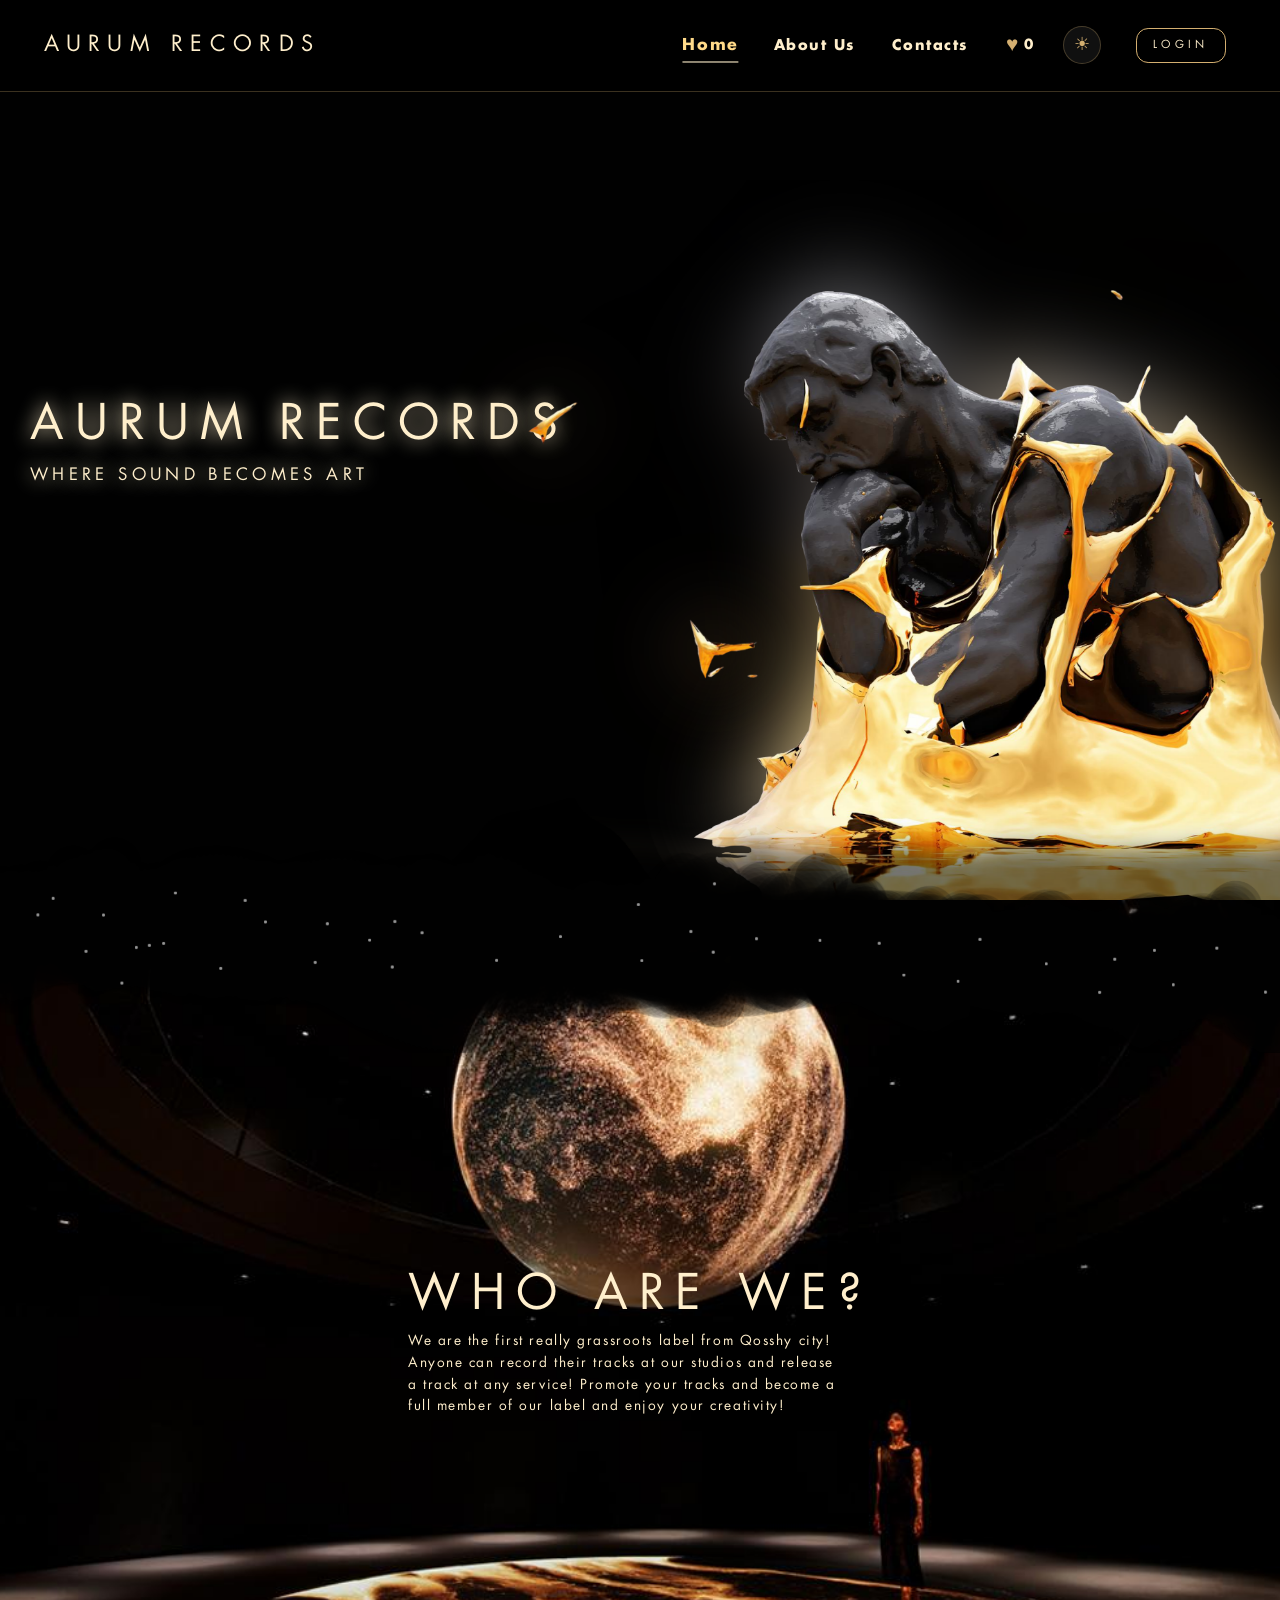
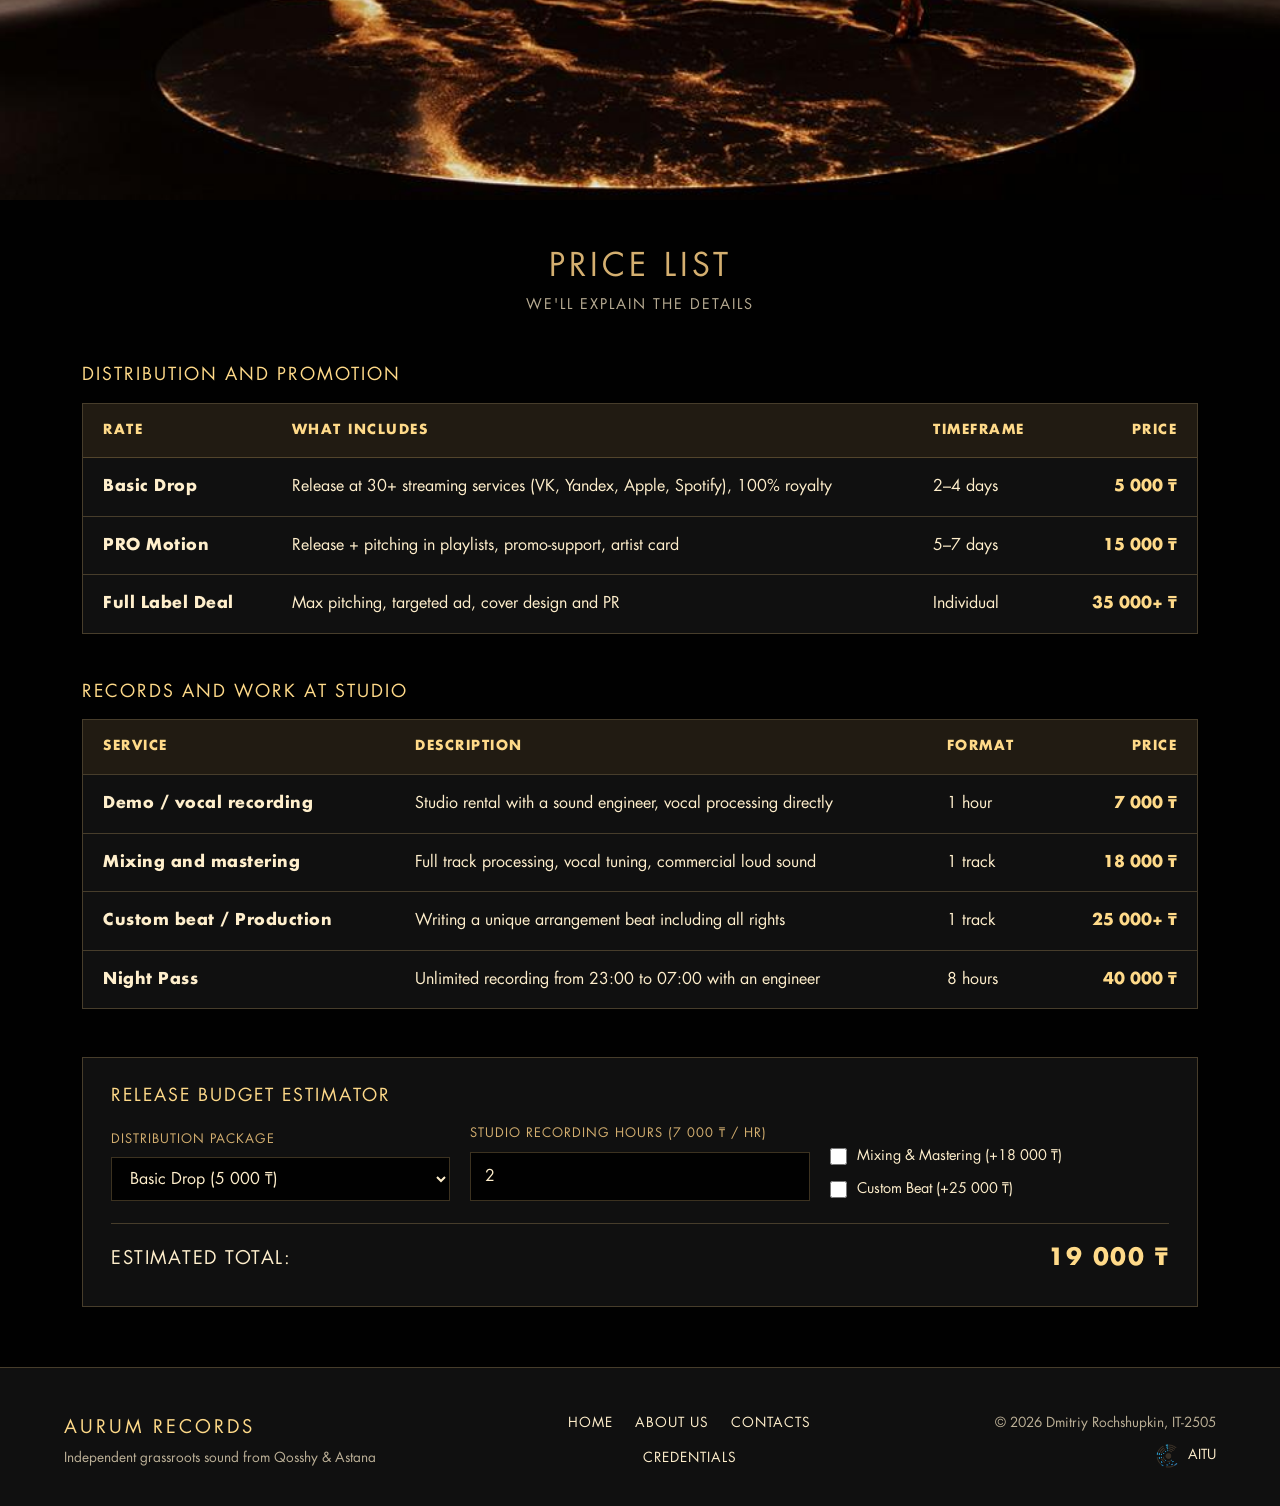
==== commit 987933e4: "final proj" ====
--- a/index.html
+++ b/index.html
@@ -7,73 +7,83 @@
     <link rel="stylesheet" href="css/index_tmp.css">
     <link rel="shortcut icon" href="img/aurumicon.png" type="image/png">
     <title>Aurum Records</title>
-    <script src="https://jquery.com"></script>
 </head>
 <body>
-    <nav class="navbar navbar-expand-lg fixed-top">
-        <a href="index.html" class="navbar-brand text-uppercase">Aurum Records</a>
-        <button class="navbar-toggler" type="button" data-bs-toggle="collapse"
-                data-bs-target="#navbarNav" aria-controls="navbarNav" aria-expanded="false"
-                aria-label="Toggle navigation">
-            <span class="navbar-toggler-icon"></span>
-        </button>
-        <div class="collapse navbar-collapse" id="navbarNav">
-            <ul class="navbar-nav ms-auto fw-bold">
-                <li class="nav-item active">
-                    <a class="nav-link" href="index.html">Home</a>
-                </li>
-                <li class="nav-item">
-                    <a class="nav-link" href="about.html">About Us</a>
-                </li>
-                <li class="nav-item">
-                    <a class="nav-link" href="contacts.html">Contacts</a>
-                </li>
-                <li class="nav-item">
-                    <button
-                            class="nav-link favorites-trigger"
-                            type="button"
-                            data-bs-toggle="modal"
-                            data-bs-target="#favoritesModal"
-                            aria-label="Open liked tracks">
-
-                        <span aria-hidden="true">♥</span>
-                        <span id="favoritesCount">0</span>
-                    </button>
-                </li>
-                <li class="nav-item navbar__login mx-5 my-1 text-uppercase px-2">
-                    <a class="nav-link" href="login.html">Login</a>
-                </li>
-            </ul>
-        </div>
-    </nav>
-    <div class="vinyl-navigation" id="vinylNavigation">
-        <div class="vinyl-record" id="vinylRecord">
-            <div class="vinyl-label" id="vinylLabel">
-                <span>A</span>
-            </div>
-        </div>
-
-        <div class="vinyl-section" id="vinylSection">
-            HOME
-        </div>
-    </div>
+<nav class="navbar navbar-expand-lg fixed-top">
+    <a href="index.html" class="navbar-brand text-uppercase">Aurum Records</a>
+    <button class="navbar-toggler" type="button" data-bs-toggle="collapse"
+            data-bs-target="#navbarNav" aria-controls="navbarNav" aria-expanded="false"
+            aria-label="Toggle navigation">
+        <span class="navbar-toggler-icon"></span>
+    </button>
+    <div class="collapse navbar-collapse" id="navbarNav">
+        <ul class="navbar-nav ms-auto fw-bold align-items-lg-center">
+            <li class="nav-item active">
+                <a class="nav-link" href="index.html" aria-current="page">Home</a>
+            </li>
+            <li class="nav-item">
+                <a class="nav-link" href="about.html">About Us</a>
+            </li>
+            <li class="nav-item">
+                <a class="nav-link" href="contacts.html">Contacts</a>
+            </li>
+            <li class="nav-item">
+                <button
+                        class="nav-link favorites-trigger"
+                        type="button"
+                        data-bs-toggle="modal"
+                        data-bs-target="#favoritesModal"
+                        aria-label="Open liked tracks">
+                    <span aria-hidden="true">♥</span>
+                    <span id="favoritesCount">0</span>
+                </button>
+            </li>
+            <li class="nav-item">
+                <button
+                        class="theme-toggle"
+                        id="themeToggle"
+                        type="button"
+                        aria-label="Switch color theme"
+                        aria-pressed="false">
+                    <span class="theme-toggle__icon" aria-hidden="true">☀</span>
+                </button>
+            </li>
+            <li class="nav-item navbar__login ms-lg-4 my-1 text-uppercase px-2">
+                <a class="nav-link" href="login.html">Login</a>
+            </li>
+        </ul>
+    </div>
+</nav>
+
+<div class="vinyl-navigation" id="vinylNavigation">
+    <div class="vinyl-record" id="vinylRecord">
+        <div class="vinyl-label" id="vinylLabel">
+            <span>A</span>
+        </div>
+    </div>
+    <div class="vinyl-section" id="vinylSection">
+        HOME
+    </div>
+</div>
+
+<main>
     <section class="main-header" data-title="AURUM" id="aurumHeader">
         <div class="layers">
             <div class="layers__header">
-                <div class="layers__title">Aurum Records</div>
-                <div class="layers__caption">Where sound becomes art</div>
-            </div>
-            <div class="layer layers__base" style="background-image: url(img/zadumalsa_total_black.png);"></div>
-            <div class="layer layers__middle" style="background-image: url(img/zadumalsa_dark_theme.png);"></div>
-            <div class="layer layers__front" style="background-image: url(img/zadumalsa_golden.png);"></div>
+                <h1 class="layers__title">Aurum Records</h1>
+                <p class="layers__caption">Where sound becomes art</p>
+            </div>
+            <div class="layer layers__base"></div>
+            <div class="layer layers__middle"></div>
+            <div class="layer layers__front"></div>
         </div>
     </section>
 
-    <section class="main-article" style="background-image: url(img/zoloto_luna.jpeg);" data-title="ABOUT" id="about">
+    <section class="main-article" data-title="ABOUT" id="about">
         <div class="main-article__content">
             <h2 class="main-article__header">Who are we?</h2>
             <p class="main-article__paragraph">
-                We are the first really grassroots grassroots label from Qosshy city!
+                We are the first really grassroots label from Qosshy city!
                 Anyone can record their tracks at our studios and release a track at any service!
                 Promote your tracks and become a full member of our label and enjoy your creativity!
             </p>
@@ -81,13 +91,13 @@
     </section>
 
     <section class="container my-5 price" id="price" data-title="PRICE">
-        <h2 class="text-center text-uppercase mb-4">Price list</h2>
-        <p class="text-center text-uppercase">We'll explain the details</p>
+        <h2 class="text-center text-uppercase mb-2">Price list</h2>
+        <p class="text-center text-uppercase price-subtitle mb-5">We'll explain the details</p>
 
         <div class="pricing-block mb-5">
-            <h3 class="h4 mb-3 text-uppercase">Distribution and promotion</h3>
-            <div class="table-responsive">
-                <table class="table table-dark table-hover align-middle custom-table">
+            <h3 class="h4 mb-3 text-uppercase pricing-block__heading">Distribution and promotion</h3>
+            <div class="table-responsive aurum-table-wrap">
+                <table class="table align-middle custom-table">
                     <thead>
                     <tr>
                         <th scope="col">Rate</th>
@@ -98,32 +108,32 @@
                     </thead>
                     <tbody>
                     <tr>
-                        <td class="fw-bold">Basic Drop</td>
+                        <td class="fw-bold rate-name">Basic Drop</td>
                         <td>Release at 30+ streaming services (VK, Yandex, Apple, Spotify), 100% royalty</td>
                         <td>2–4 days</td>
-                        <td class="price text-end">5 000 ₸</td>
-                    </tr>
-                    <tr>
-                        <td class="fw-bold">PRO Motion</td>
+                        <td class="price-cell text-end">5 000 ₸</td>
+                    </tr>
+                    <tr>
+                        <td class="fw-bold rate-name">PRO Motion</td>
                         <td>Release + pitching in playlists, promo-support, artist card</td>
                         <td>5–7 days</td>
-                        <td class="price text-end">15 000 ₸</td>
-                    </tr>
-                    <tr>
-                        <td class="fw-bold">Full Label Deal</td>
+                        <td class="price-cell text-end">15 000 ₸</td>
+                    </tr>
+                    <tr>
+                        <td class="fw-bold rate-name">Full Label Deal</td>
                         <td>Max pitching, targeted ad, cover design and PR</td>
                         <td>Individual</td>
-                        <td class="price text-end">35 000+ ₸</td>
+                        <td class="price-cell text-end">35 000+ ₸</td>
                     </tr>
                     </tbody>
                 </table>
             </div>
         </div>
 
-        <div class="pricing-block">
-            <h3 class="h4 mb-3 text-uppercase">Records and work at studio</h3>
-            <div class="table-responsive">
-                <table class="table table-dark table-hover align-middle custom-table">
+        <div class="pricing-block mb-5">
+            <h3 class="h4 mb-3 text-uppercase pricing-block__heading">Records and work at studio</h3>
+            <div class="table-responsive aurum-table-wrap">
+                <table class="table align-middle custom-table">
                     <thead>
                     <tr>
                         <th scope="col">Service</th>
@@ -134,96 +144,113 @@
                     </thead>
                     <tbody>
                     <tr>
-                        <td class="fw-bold">Demo/vocal recording</td>
+                        <td class="fw-bold rate-name">Demo / vocal recording</td>
                         <td>Studio rental with a sound engineer, vocal processing directly</td>
                         <td>1 hour</td>
-                        <td class="price text-end">7 000 ₸</td>
-                    </tr>
-                    <tr>
-                        <td class="fw-bold">Mixing and mastering</td>
-                        <td>Full track processing, vocal tuning, commercial loud sound.</td>
+                        <td class="price-cell text-end">7 000 ₸</td>
+                    </tr>
+                    <tr>
+                        <td class="fw-bold rate-name">Mixing and mastering</td>
+                        <td>Full track processing, vocal tuning, commercial loud sound</td>
                         <td>1 track</td>
-                        <td class="price text-end">18 000 ₸</td>
-                    </tr>
-                    <tr>
-                        <td class="fw-bold">Custom beat / Production</td>
+                        <td class="price-cell text-end">18 000 ₸</td>
+                    </tr>
+                    <tr>
+                        <td class="fw-bold rate-name">Custom beat / Production</td>
                         <td>Writing a unique arrangement beat including all rights</td>
                         <td>1 track</td>
-                        <td class="price text-end">25 000+ ₸</td>
-                    </tr>
-                    <tr>
-                        <td class="fw-bold">Night Pass</td>
-                        <td>Unlimited recording from 23:00 to 07:00 with an engineer.</td>
+                        <td class="price-cell text-end">25 000+ ₸</td>
+                    </tr>
+                    <tr>
+                        <td class="fw-bold rate-name">Night Pass</td>
+                        <td>Unlimited recording from 23:00 to 07:00 with an engineer</td>
                         <td>8 hours</td>
-                        <td class="price text-end">40 000 ₸</td>
+                        <td class="price-cell text-end">40 000 ₸</td>
                     </tr>
                     </tbody>
                 </table>
             </div>
         </div>
+
+        <div class="price-calculator" id="priceCalculator">
+            <h3 class="h4 text-uppercase pricing-block__heading mb-3">Release Budget Estimator</h3>
+            <div class="calculator-grid">
+                <div class="calculator-field">
+                    <label for="calcPackage">Distribution Package</label>
+                    <select id="calcPackage">
+                        <option value="0">None (Studio only — 0 ₸)</option>
+                        <option value="5000" selected>Basic Drop (5 000 ₸)</option>
+                        <option value="15000">PRO Motion (15 000 ₸)</option>
+                        <option value="35000">Full Label Deal (35 000 ₸)</option>
+                    </select>
+                </div>
+                <div class="calculator-field">
+                    <label for="calcHours">Studio Recording Hours (7 000 ₸ / hr)</label>
+                    <input type="number" id="calcHours" min="0" max="24" value="2">
+                </div>
+                <div class="calculator-options">
+                    <label class="calc-check">
+                        <input type="checkbox" id="calcMixing" value="18000">
+                        <span>Mixing &amp; Mastering (+18 000 ₸)</span>
+                    </label>
+                    <label class="calc-check">
+                        <input type="checkbox" id="calcBeat" value="25000">
+                        <span>Custom Beat (+25 000 ₸)</span>
+                    </label>
+                </div>
+            </div>
+            <div class="calculator-result">
+                <span>Estimated Total:</span>
+                <strong id="calcTotal">19 000 ₸</strong>
+            </div>
+        </div>
     </section>
-
-    <footer class="footer">
-        <div class="logo">
-            <p>AURUM RECORDS</p>
-        </div>
-        <div class="author">
-            <p>&copy; Dmitriy Rochshupkin, IT-2505</p>
+</main>
+
+<footer class="footer">
+    <div class="footer__inner">
+        <div class="footer__brand">
+            <p class="logo">AURUM RECORDS</p>
+            <p class="footer__tagline">Independent grassroots sound from Qosshy &amp; Astana</p>
+        </div>
+        <div class="footer__links">
+            <a href="index.html">Home</a>
+            <a href="about.html">About Us</a>
+            <a href="contacts.html">Contacts</a>
             <a href="credentials.html">Credentials</a>
         </div>
-        <a class="aitu" href="https://astanait.edu.kz/ru" target="_blank">
-            <img src="img/aitu_logo.png" alt="">
-            <p>AITU</p>
-        </a>
-    </footer>
-
-    <div
-            class="modal fade"
-            id="favoritesModal"
-            tabindex="-1"
-            aria-labelledby="favoritesModalTitle"
-            aria-hidden="true">
-
-        <div class="modal-dialog modal-dialog-centered modal-lg">
-
-            <div class="modal-content favorites-modal-content">
-
-                <div class="modal-header">
-                    <h2 class="modal-title" id="favoritesModalTitle">
-                        Your Liked Tracks
-                    </h2>
-
-                    <button
-                            type="button"
-                            class="btn-close"
-                            data-bs-dismiss="modal"
-                            aria-label="Close">
-                    </button>
-                </div>
-
-                <div class="modal-body">
-
-                    <div id="favoritesList" class="favorites-list">
-                    </div>
-
-                </div>
-
-                <div class="modal-footer">
-                    <button
-                            type="button"
-                            class="btn favorites-close-btn"
-                            data-bs-dismiss="modal">
-                        Close
-                    </button>
-                </div>
-
-            </div>
-        </div>
-    </div>
-
-
-    <script src="js/index.js" defer></script>
-    <script src="js/favorites.js"></script>
-    <script src="https://cdn.jsdelivr.net/npm/bootstrap@5.3.3/dist/js/bootstrap.bundle.min.js"></script>
+        <div class="footer__meta">
+            <p>&copy; 2026 Dmitriy Rochshupkin, IT-2505</p>
+            <a class="aitu" href="https://astanait.edu.kz/ru" target="_blank" rel="noopener noreferrer">
+                <img src="img/aitu_logo.png" alt="Astana IT University logo">
+                <span>AITU</span>
+            </a>
+        </div>
+    </div>
+</footer>
+
+<div class="modal fade" id="favoritesModal" tabindex="-1" aria-labelledby="favoritesModalTitle" aria-hidden="true">
+    <div class="modal-dialog modal-dialog-centered modal-lg">
+        <div class="modal-content favorites-modal-content">
+            <div class="modal-header">
+                <h2 class="modal-title" id="favoritesModalTitle">Your Liked Tracks</h2>
+                <button type="button" class="btn-close" data-bs-dismiss="modal" aria-label="Close"></button>
+            </div>
+            <div class="modal-body">
+                <p class="favorites-summary" id="favoritesSummary"></p>
+                <div id="favoritesList" class="favorites-list"></div>
+            </div>
+            <div class="modal-footer justify-content-between">
+                <button type="button" class="btn favorites-clear-btn" id="clearFavoritesBtn">Clear all</button>
+                <button type="button" class="btn favorites-close-btn" data-bs-dismiss="modal">Close</button>
+            </div>
+        </div>
+    </div>
+</div>
+
+<script src="https://code.jquery.com/jquery-3.7.1.min.js"></script>
+<script src="https://cdn.jsdelivr.net/npm/bootstrap@5.3.8/dist/js/bootstrap.bundle.min.js"></script>
+<script src="js/index.js"></script>
+<script src="js/favorites.js"></script>
 </body>
 </html>
--- a/css/index_tmp.css
+++ b/css/index_tmp.css
@@ -6,6 +6,31 @@
 
 :root {
     --index: calc(1vw + 1vh);
+    --bg-main: #010101;
+    --bg-surface: #101010;
+    --bg-surface-active: #211b12;
+    --bg-navbar: rgba(0, 0, 0, 0.85);
+    --text-main: #ffefcc;
+    --text-muted: rgba(255, 239, 204, 0.72);
+    --gold-accent: #d4af70;
+    --gold-bright: #ffda89;
+    --border-gold: rgba(212, 175, 112, 0.28);
+    --btn-hover-text: #080808;
+    --shadow-card: rgba(0, 0, 0, 0.45);
+}
+
+[data-theme="light"] {
+    --bg-main: #f6f2e9;
+    --bg-surface: #fffdf8;
+    --bg-surface-active: #efe5d1;
+    --bg-navbar: rgba(246, 242, 233, 0.92);
+    --text-main: #1b1711;
+    --text-muted: #594f40;
+    --gold-accent: #8c6623;
+    --gold-bright: #6e4e15;
+    --border-gold: rgba(140, 102, 35, 0.35);
+    --btn-hover-text: #fffdf8;
+    --shadow-card: rgba(27, 23, 17, 0.12);
 }
 
 @font-face {
@@ -25,10 +50,11 @@
 }
 
 body {
-    background: #010101;
-    color: #fff;
+    background: var(--bg-main);
+    color: var(--text-main);
     font-family: 'Futura SuperXP', sans-serif;
     line-height: 1.6;
+    transition: background-color 0.25s ease, color 0.25s ease;
 }
 
 .main-header {
@@ -44,6 +70,11 @@
     background-image: url('../img/border_dark.png');
     background-size: cover;
     bottom: calc(var(--index) * -7);
+    pointer-events: none;
+}
+
+[data-theme="light"] .main-header::after {
+    opacity: 0.2;
 }
 
 .layers {
@@ -52,6 +83,7 @@
     align-items: center;
     overflow: hidden;
     position: relative;
+    background: var(--bg-main);
 }
 
 .layer {
@@ -65,16 +97,31 @@
 }
 
 .layers__base {
-    transform: translate3d(0, calc(var(--scrollTop) / 1.6), 0);
+    background-image: url('../img/zadumalsa_total_black.png');
+    transform: translate3d(0, calc(var(--scrollTop, 0px) / 1.6), 0);
     z-index: 0;
 }
 
 .layers__middle {
-    transform: translate3d(0, calc(var(--scrollTop) / 2.5), 0);
+    background-image: url('../img/zadumalsa_dark_theme.png');
+    transform: translate3d(0, calc(var(--scrollTop, 0px) / 2.5), 0);
 }
 
 .layers__front {
-    transform: translate3d(0, calc(var(--scrollTop) / 5.7), 0);
+    background-image: url('../img/zadumalsa_golden.png');
+    transform: translate3d(0, calc(var(--scrollTop, 0px) / 5.7), 0);
+}
+
+[data-theme="light"] .layers__base {
+    background-image: url('../img/aurum_header_white_background.png');
+}
+
+[data-theme="light"] .layers__middle {
+    background-image: url('../img/zadumalsa_white_theme.png');
+}
+
+[data-theme="light"] .layers__front {
+    background-image: url('../img/zadumalsa_golden_white_theme.png');
 }
 
 .layers__title {
@@ -89,10 +136,10 @@
 
 .layers__header {
     z-index: 1;
-    transform: translate3d(0, calc(var(--scrollTop) / 2), 0);
+    transform: translate3d(0, calc(var(--scrollTop, 0px) / 2), 0);
     text-transform: uppercase;
     padding-left: 30px;
-    color: #ffefcc;
+    color: var(--text-main);
     will-change: transform;
     animation: headerAppearing 2s forwards .5s;
 }
@@ -107,14 +154,21 @@
 }
 
 .main-article {
-    --main-article-transform: translate3d(0, calc(var(--scrollTop) / -15), 0);
+    --main-article-transform: translate3d(0, calc(var(--scrollTop, 0px) / -15), 0);
     min-height: 100vh;
+    background-image: url('../img/zoloto_luna.jpeg');
     background-size: cover;
     background-position: center;
-    color: #ffefcc;
+    color: var(--text-main);
     display: flex;
     justify-content: center;
     align-items: center;
+}
+
+[data-theme="light"] .main-article {
+    background-image: none;
+    background-color: var(--bg-main);
+    border-bottom: 1px solid var(--border-gold);
 }
 
 .main-article__header {
@@ -126,7 +180,7 @@
 }
 
 .main-article__paragraph {
-    max-width: 400px;
+    max-width: 440px;
     transform: var(--main-article-transform);
     font-size: calc(var(--index) / 1.6);
     will-change: transform;
@@ -134,10 +188,11 @@
 }
 
 .navbar {
-    padding-left: calc(var(--index) * 2);
-    background: rgba(0, 0, 0, 0.8);
-    height: 100px;
-    backdrop-filter: blur(5px);
+    padding: 0 calc(var(--index) * 2);
+    background: var(--bg-navbar);
+    height: 92px;
+    backdrop-filter: blur(8px);
+    border-bottom: 1px solid var(--border-gold);
 }
 
 .navbar-brand {
@@ -146,7 +201,7 @@
 }
 
 .navbar a {
-    color: #ffefcc !important;
+    color: var(--text-main) !important;
 }
 
 .nav-item {
@@ -154,99 +209,300 @@
     letter-spacing: calc(var(--index) / 15);
     will-change: transform, text-shadow;
     transition: transform .2s, text-shadow .2s;
+    margin: 0 calc(var(--index) / 2);
 }
 
 .nav-item.active {
     text-decoration: underline;
     text-underline-offset: 10px;
-    transform: scale(1.2);
-    color: #ffe2a6
-}
-
-.nav-item.active .nav-link{
-    color: #ffe2a6 !important;
+    transform: scale(1.1);
+}
+
+.nav-item.active .nav-link {
+    color: var(--gold-bright) !important;
 }
 
 .nav-item:hover {
-    text-shadow: 0 0 20px #ffefcc;
-    transform: scaleX(1.1);
+    text-shadow: 0 0 16px rgba(212, 175, 112, 0.5);
+    transform: scale(1.06);
+}
+
+.theme-toggle {
+    display: inline-flex;
+    align-items: center;
+    justify-content: center;
+    width: 38px;
+    height: 38px;
+    border-radius: 50%;
+    border: 1px solid var(--border-gold);
+    background: var(--bg-surface);
+    color: var(--gold-accent);
+    font-size: 1.1rem;
+    cursor: pointer;
+    transition: transform 0.2s ease, border-color 0.2s ease, background-color 0.2s ease;
+}
+
+.theme-toggle:hover {
+    border-color: var(--gold-accent);
+    transform: scale(1.1);
+}
+
+.theme-toggle:focus-visible {
+    outline: 2px solid var(--gold-bright);
+    outline-offset: 3px;
 }
 
 .navbar__login {
     font-weight: normal;
     font-size: calc(var(--index) / 2);
     letter-spacing: calc(var(--index) / 5);
-    border: 1px solid #ffefcc;
+    border: 1px solid var(--gold-accent);
     border-radius: calc(var(--index) / 1.8);
     height: fit-content;
-    transition: text-shadow .3s, letter-spacing.3s, background-color .3s, box-shadow .3s;
+    transition: text-shadow .3s, letter-spacing .3s, background-color .3s, box-shadow .3s;
 }
 
 .navbar__login:hover {
-    text-shadow: 0 0 5px #ffefcc;
-    box-shadow: 0 0 10px #ffefcc;
-    letter-spacing: calc(var(--index) / 4);
-    background-color: #39392e;
+    box-shadow: 0 0 12px rgba(212, 175, 112, 0.35);
+    background-color: var(--bg-surface-active);
+}
+
+.price h2 {
+    color: var(--gold-accent);
+    letter-spacing: 4px;
+}
+
+.price-subtitle {
+    color: var(--text-muted);
+    letter-spacing: 2px;
+    font-size: 0.9rem;
+}
+
+.pricing-block__heading {
+    color: var(--gold-bright);
+    letter-spacing: 2px;
+    font-size: 1.1rem;
+}
+
+.aurum-table-wrap {
+    border: 1px solid var(--border-gold);
+    background: var(--bg-surface);
+    overflow: hidden;
+}
+
+.custom-table {
+    margin-bottom: 0;
+    color: var(--text-main);
+    background: var(--bg-surface);
+    border-color: var(--border-gold);
+}
+
+.custom-table thead th {
+    background: var(--bg-surface-active);
+    color: var(--gold-bright);
+    border-bottom: 1px solid var(--border-gold);
+    text-transform: uppercase;
+    letter-spacing: 1.5px;
+    font-size: 0.85rem;
+    padding: 16px 20px;
+}
+
+.custom-table tbody td {
+    background: var(--bg-surface);
+    color: var(--text-main);
+    border-bottom: 1px solid var(--border-gold);
+    padding: 16px 20px;
+    transition: background-color 0.2s ease;
+}
+
+.custom-table tbody tr:last-child td {
+    border-bottom: none;
+}
+
+.custom-table tbody tr:hover td {
+    background: var(--bg-surface-active);
+}
+
+.custom-table .rate-name {
+    color: var(--text-main);
+    letter-spacing: 0.5px;
+}
+
+.custom-table .price-cell {
+    color: var(--gold-bright);
+    font-weight: 700;
+    white-space: nowrap;
+}
+
+.price-calculator {
+    padding: 28px;
+    background: var(--bg-surface);
+    border: 1px solid var(--border-gold);
+}
+
+.calculator-grid {
+    display: grid;
+    grid-template-columns: repeat(3, minmax(0, 1fr));
+    gap: 20px;
+    align-items: end;
+}
+
+.calculator-field {
+    display: flex;
+    flex-direction: column;
+    gap: 8px;
+}
+
+.calculator-field label {
+    color: var(--gold-accent);
+    font-size: 0.8rem;
+    text-transform: uppercase;
+    letter-spacing: 1px;
+}
+
+.calculator-field select,
+.calculator-field input {
+    padding: 11px 14px;
+    background: var(--bg-main);
+    color: var(--text-main);
+    border: 1px solid var(--border-gold);
+    font-family: inherit;
+}
+
+.calculator-options {
+    display: flex;
+    flex-direction: column;
+    gap: 10px;
+}
+
+.calc-check {
+    display: flex;
+    align-items: center;
+    gap: 10px;
+    font-size: 0.9rem;
+    color: var(--text-main);
+    cursor: pointer;
+}
+
+.calc-check input {
+    accent-color: var(--gold-accent);
+    width: 17px;
+    height: 17px;
+}
+
+.calculator-result {
+    margin-top: 22px;
+    padding-top: 16px;
+    border-top: 1px solid var(--border-gold);
+    display: flex;
+    justify-content: space-between;
+    align-items: center;
+    font-size: 1.15rem;
+    text-transform: uppercase;
+    letter-spacing: 1.5px;
+}
+
+.calculator-result strong {
+    color: var(--gold-bright);
+    font-size: 1.45rem;
 }
 
 .footer {
+    margin-top: 60px;
+    padding: 45px max(5vw, 24px) 36px;
+    background: var(--bg-surface);
+    border-top: 1px solid var(--border-gold);
+    color: var(--text-main);
+}
+
+.footer__inner {
+    max-width: 1200px;
+    margin: 0 auto;
+    display: grid;
+    grid-template-columns: 1.3fr 1fr 1fr;
+    gap: 28px;
+    align-items: center;
+}
+
+.logo {
+    color: var(--gold-bright);
+    font-size: 1.15rem;
+    letter-spacing: 3px;
+    margin-bottom: 6px;
+}
+
+.footer__tagline {
+    color: var(--text-muted);
+    font-size: 0.85rem;
+    margin: 0;
+}
+
+.footer__links {
+    display: flex;
+    flex-wrap: wrap;
+    justify-content: center;
+    gap: 14px 22px;
+}
+
+.footer__links a {
+    color: var(--text-main);
+    text-decoration: none;
+    font-size: 0.85rem;
+    letter-spacing: 1px;
+    text-transform: uppercase;
+    transition: color 0.2s ease;
+}
+
+.footer__links a:hover {
+    color: var(--gold-accent);
+}
+
+.footer__meta {
     display: flex;
     flex-direction: column;
-    justify-content: center;
-    align-items: center;
-    padding: 0 30px 40px 30px;
-}
-
-.logo {
-    letter-spacing: 3px;
+    align-items: flex-end;
+    gap: 8px;
+    font-size: 0.85rem;
+    color: var(--text-muted);
+}
+
+.footer__meta p {
+    margin: 0;
 }
 
 .aitu {
     display: inline-flex;
+    align-items: center;
+    gap: 8px;
     text-decoration: none;
-    cursor: pointer;
-}
-
-.aitu p {
-    color: white;
-    letter-spacing: 1px;
-    padding-left: 10px;
-    padding-top: 5px;
+    color: var(--text-main);
+    transition: color 0.2s ease;
+}
+
+.aitu:hover {
+    color: var(--gold-accent);
 }
 
 .aitu img {
-    max-width: 30px;
-    max-height: 30px;
-}
-
-.author {
-    display: flex;
-    align-items: center;
-    justify-content: center;
-    flex-direction: column;
-    margin-bottom: 20px;
-}
-
-.author a {
-    color: #90f3ff;
-}
-
+    width: 26px;
+    height: 26px;
+    object-fit: contain;
+}
+
+/* Vinyl Navigation */
 .vinyl-navigation {
     position: fixed;
     top: 75%;
     left: -4%;
     z-index: 1000;
     width: 150px;
-
     display: flex;
     align-items: center;
     justify-content: center;
     flex-direction: column;
-
     opacity: 0;
     visibility: hidden;
     transform: translateX(-120%);
-
     transition: opacity .5s ease, transform .8s ease, visibility .5s;
 }
 
@@ -270,10 +526,8 @@
     flex-shrink: 0;
     border-radius: 50%;
     background: repeating-radial-gradient(circle, #151515 0px, #252525 2px, #101010 4px, #1d1d1d 6px);
-    border: 2px solid #b08d4f;
-    box-shadow:
-            0 0 15px rgba(212, 175, 112, 0.2),
-            inset 0 0 15px rgba(0, 0, 0, 0.8);
+    border: 2px solid var(--gold-accent);
+    box-shadow: 0 0 15px rgba(212, 175, 112, 0.2), inset 0 0 15px rgba(0, 0, 0, 0.8);
 }
 
 .vinyl-label {
@@ -298,7 +552,7 @@
     position: absolute;
     top: 160px;
     left: 70px;
-    color: #d4af70;
+    color: var(--gold-accent);
     font-size: 10px;
     font-weight: 600;
     letter-spacing: 2px;
@@ -309,14 +563,13 @@
 .contacts-page {
     position: relative;
     min-height: 65vh;
-    padding: calc(var(--index) * 10) 30px
-    calc(var(--index) * 5);
+    padding: calc(var(--index) * 10) 30px calc(var(--index) * 5);
     display: flex;
     flex-direction: column;
     align-items: center;
     justify-content: center;
     gap: calc(var(--index) * 3);
-    color: #ffefcc;
+    color: var(--text-main);
     overflow: hidden;
 }
 
@@ -324,12 +577,7 @@
     content: "";
     position: absolute;
     inset: 0;
-    background:
-            radial-gradient(
-                    ellipse at 50% 40%,
-                    rgba(212, 175, 112, .12),
-                    transparent 65%
-            );
+    background: radial-gradient(ellipse at 50% 40%, rgba(212, 175, 112, .12), transparent 65%);
     pointer-events: none;
 }
 
@@ -345,8 +593,7 @@
     font-size: clamp(32px, 4vw, 58px);
     text-transform: uppercase;
     letter-spacing: calc(var(--index) / 2);
-    color: #ffefcc;
-    text-shadow: 0 0 20px rgba(255, 239, 204, .35);
+    color: var(--text-main);
     margin-bottom: 25px;
 }
 
@@ -356,22 +603,21 @@
     font-size: clamp(14px, 1.2vw, 18px);
     letter-spacing: 1px;
     line-height: 1.9;
-    color: #b9ad97;
+    color: var(--text-muted);
 }
 
 .contacts-page__menu {
     padding: 30px;
-    border: 1px solid rgba(212, 175, 112, .35);
+    border: 1px solid var(--border-gold);
     border-radius: 12px;
-    background: rgba(212, 175, 112, .035);
-    box-shadow: 0 0 35px rgba(212, 175, 112, .05);
+    background: var(--bg-surface);
 }
 
 .contacts-page__menu-title {
     font-size: clamp(19px, 2vw, 27px);
     text-transform: uppercase;
     letter-spacing: 2px;
-    color: #d4af70;
+    color: var(--gold-accent);
     margin-bottom: 25px;
 }
 
@@ -388,16 +634,15 @@
 
 .contacts-page__menu-list-item a {
     display: inline-block;
-    color: #ffefcc;
+    color: var(--text-main);
     text-decoration: none;
     font-size: 14px;
     letter-spacing: 1px;
-    transition: color .25s, text-shadow .25s, transform .25s;
+    transition: color .25s, transform .25s;
 }
 
 .contacts-page__menu-list-item a:hover {
-    color: #d4af70;
-    text-shadow: 0 0 12px rgba(212, 175, 112, .7);
+    color: var(--gold-accent);
     transform: translateY(-3px);
 }
 
@@ -405,18 +650,12 @@
 .join-section {
     position: relative;
     padding: 100px 30px;
-    color: #ffefcc;
-    background:
-            radial-gradient(
-                    ellipse at 50% 0%,
-                    rgba(212, 175, 112, .07),
-                    transparent 60%
-            );
+    color: var(--text-main);
     scroll-margin-top: 100px;
 }
 
 .join-section {
-    border-top: 1px solid rgba(212, 175, 112, .2);
+    border-top: 1px solid var(--border-gold);
 }
 
 .distro-container,
@@ -424,28 +663,25 @@
     width: min(100%, 1050px);
     margin: 0 auto;
     padding: clamp(25px, 4vw, 55px);
-    border: 1px solid rgba(212, 175, 112, .35);
+    border: 1px solid var(--border-gold);
     border-radius: 15px;
-    background: rgba(15, 14, 12, .85);
-    box-shadow:
-            0 0 45px rgba(212, 175, 112, .07),
-            inset 0 0 30px rgba(212, 175, 112, .025);
+    background: var(--bg-surface);
+    box-shadow: 0 12px 35px var(--shadow-card);
 }
 
 .distro-title,
 .join-title {
-    color: #ffefcc;
+    color: var(--text-main);
     text-align: center;
     text-transform: uppercase;
     font-size: clamp(28px, 3vw, 42px);
     letter-spacing: 5px;
-    text-shadow: 0 0 15px rgba(255, 239, 204, .2);
     margin-bottom: 15px;
 }
 
 .distro-subtitle,
 .join-subtitle {
-    color: #a99e8a;
+    color: var(--text-muted);
     text-align: center;
     font-size: 15px;
     letter-spacing: 1px;
@@ -476,7 +712,7 @@
 }
 
 .form-group label {
-    color: #d4af70;
+    color: var(--gold-accent);
     line-height: 1.5;
 }
 
@@ -486,18 +722,15 @@
     width: 100%;
     min-width: 0;
     padding: 13px 15px;
-    border: 1px solid rgba(212, 175, 112, .35);
+    border: 1px solid var(--border-gold);
     border-radius: 7px;
     outline: none;
-    background: rgba(255, 239, 204, .025);
-    color: #ffefcc;
+    background: var(--bg-main);
+    color: var(--text-main);
     font-family: inherit;
     font-size: 14px;
     letter-spacing: .5px;
-    transition:
-            border-color .25s,
-            box-shadow .25s,
-            background-color .25s;
+    transition: border-color .25s, box-shadow .25s, background-color .25s;
 }
 
 .form-group input::placeholder,
@@ -509,18 +742,13 @@
 .form-group input:focus,
 .form-group select:focus,
 .form-group textarea:focus {
-    border-color: #d4af70;
-    background: rgba(212, 175, 112, .045);
+    border-color: var(--gold-accent);
     box-shadow: 0 0 12px rgba(212, 175, 112, .25);
 }
 
-.form-group select {
-    cursor: pointer;
-}
-
 .form-group select option {
-    color: #ffefcc;
-    background: #15130f;
+    color: var(--text-main);
+    background: var(--bg-surface);
 }
 
 .form-group textarea {
@@ -535,20 +763,20 @@
 }
 
 .form-group input[type="file"]::file-selector-button {
-    border: 1px solid #d4af70;
+    border: 1px solid var(--gold-accent);
     border-radius: 5px;
     padding: 8px 14px;
     margin-right: 15px;
     background: transparent;
-    color: #ffefcc;
+    color: var(--text-main);
     font-family: inherit;
     cursor: pointer;
     transition: background .2s, color .2s;
 }
 
 .form-group input[type="file"]::file-selector-button:hover {
-    background: #d4af70;
-    color: #010101;
+    background: var(--gold-accent);
+    color: var(--btn-hover-text);
 }
 
 .checkbox-group {
@@ -566,7 +794,7 @@
     height: 19px;
     margin-top: 2px;
     padding: 0;
-    border: 1px solid #d4af70;
+    border: 1px solid var(--gold-accent);
     border-radius: 4px;
     background: transparent;
     cursor: pointer;
@@ -574,27 +802,21 @@
 }
 
 .checkbox-group input[type="checkbox"]:checked {
-    background: #d4af70;
-    box-shadow: 0 0 10px rgba(212, 175, 112, .4);
+    background: var(--gold-accent);
 }
 
 .checkbox-group input[type="checkbox"]:checked::after {
     content: "✓";
     display: block;
-    color: #010101;
+    color: var(--btn-hover-text);
     font-size: 14px;
     font-weight: bold;
     text-align: center;
     line-height: 17px;
 }
 
-.checkbox-group input[type="checkbox"]:focus-visible {
-    outline: 2px solid #ffefcc;
-    outline-offset: 4px;
-}
-
 .checkbox-group label {
-    color: #a99e8a;
+    color: var(--text-muted);
     font-size: 12px;
     text-transform: none;
     letter-spacing: .5px;
@@ -612,37 +834,23 @@
 .form-actions button {
     width: min(100%, 350px);
     padding: 14px 25px;
-    border: 1px solid #d4af70;
+    border: 1px solid var(--gold-accent);
     border-radius: 8px;
     background: transparent;
-    color: #ffefcc;
+    color: var(--text-main);
     font-family: inherit;
     font-size: 13px;
     letter-spacing: 3px;
     text-transform: uppercase;
     cursor: pointer;
-    transition:
-            color .25s,
-            background .25s,
-            box-shadow .25s,
-            transform .25s;
+    transition: color .25s, background .25s, box-shadow .25s, transform .25s;
 }
 
 .form-actions button:hover {
-    color: #010101;
-    background: #d4af70;
+    color: var(--btn-hover-text);
+    background: var(--gold-accent);
     box-shadow: 0 0 20px rgba(212, 175, 112, .4);
     transform: translateY(-3px);
-}
-
-.form-actions button:active {
-    transform: scale(.98);
-}
-
-.form-actions button:disabled {
-    opacity: .5;
-    cursor: not-allowed;
-    transform: none;
 }
 
 .form-group input.is-invalid,
@@ -653,25 +861,15 @@
     background-image: none;
 }
 
-.form-group input.is-invalid:focus,
-.form-group select.is-invalid:focus,
-.form-group textarea.is-invalid:focus {
-    border-color: #ff5a4d;
-    box-shadow: 0 0 12px rgba(255, 90, 77, .5);
-}
-
-.form-group .invalid-feedback {
+.form-group .invalid-feedback,
+.field-error {
     display: block;
-    color: #ff7b6e;
+    color: #d94336;
     font-size: 12px;
     text-transform: none;
     letter-spacing: normal;
     line-height: 1.5;
     margin-top: -3px;
-}
-
-.form-group .invalid-feedback:empty {
-    display: none;
 }
 
 .form-status,
@@ -689,62 +887,64 @@
 
 .form-status--success,
 .form-success {
-    color: #d4af70;
-    border: 1px solid #d4af70;
-    background: rgba(212, 175, 112, .06);
-    box-shadow: 0 0 12px rgba(212, 175, 112, .12);
-}
-
-.contacts-page a:focus-visible,
-.form-group input:focus-visible,
-.form-group select:focus-visible,
-.form-group textarea:focus-visible,
-.form-actions button:focus-visible {
-    outline: 2px solid #ffefcc;
-    outline-offset: 4px;
-}
-
-.form-group input,
-.form-group select,
-.form-group textarea,
-.form-group .invalid-feedback {
-    scroll-margin-top: 120px;
+    color: var(--gold-bright);
+    border: 1px solid var(--gold-accent);
+    background: var(--bg-surface-active);
 }
 
 .credentials {
     display: flex;
     flex-direction: column;
-    gap: 13px;
-    margin-top: 150px;
-    padding: 0 50px;
-    color: #ffefcc;
-    margin-bottom: 50px;
-    max-width: 100vw;
+    gap: 24px;
+    margin: 140px auto 60px;
+    padding: 0 30px;
+    color: var(--text-main);
+    max-width: 960px;
 }
 
 .credentials h1 {
-    letter-spacing: 2px;
+    color: var(--gold-accent);
+    letter-spacing: 3px;
+    text-transform: uppercase;
 }
 
 .sources {
     display: flex;
     flex-direction: column;
+    gap: 8px;
+    padding: 20px;
+    background: var(--bg-surface);
+    border: 1px solid var(--border-gold);
+}
+
+.sources h2 {
+    font-size: 1.15rem;
+    color: var(--gold-bright);
+    text-transform: uppercase;
+    letter-spacing: 1.5px;
+}
+
+.sources a {
+    color: var(--gold-accent);
+    word-break: break-all;
 }
 
 .favorites-trigger {
     display: flex;
     align-items: center;
-    gap: 8px;
-    color: #ffefcc !important;
+    gap: 6px;
+    color: var(--text-main) !important;
+    background: transparent;
+    border: none;
     transition: color 0.2s ease;
 }
 
 .favorites-trigger:hover {
-    color: #d4af70 !important;
+    color: var(--gold-accent) !important;
 }
 
 .favorites-trigger span:first-child {
-    color: #d4af70;
+    color: var(--gold-accent);
     font-size: 1.3rem;
 }
 
@@ -752,63 +952,52 @@
     font-size: 0.85rem;
 }
 
-
-.track-card__like {
-    background: transparent;
-    border: none;
-    color: #ffefcc;
-    font-size: 1.7rem;
-    cursor: pointer;
-    transition: color 0.2s ease, transform 0.2s ease;
-}
-
-.track-card__like:hover {
-    color: #d4af70;
-    transform: scale(1.15);
-}
-
-.track-card__like.is-liked {
-    color: #d4af70;
-}
-
 .favorites-modal-content {
-    background: #10100f;
-    color: #ffefcc;
-    border: 1px solid #b08d4f;
+    background: var(--bg-surface);
+    color: var(--text-main);
+    border: 1px solid var(--gold-accent);
     border-radius: 14px;
 }
 
 .favorites-modal-content .modal-header,
 .favorites-modal-content .modal-footer {
-    border-color: rgba(212, 175, 112, 0.25);
+    border-color: var(--border-gold);
 }
 
 .favorites-modal-content .modal-title {
-    color: #d4af70;
-}
-
-.favorites-modal-content .btn-close {
+    color: var(--gold-accent);
+}
+
+[data-theme="dark"] .favorites-modal-content .btn-close,
+:root:not([data-theme="light"]) .favorites-modal-content .btn-close {
     filter: invert(1);
 }
 
+.favorites-summary {
+    font-size: 0.85rem;
+    color: var(--text-muted);
+    margin-bottom: 14px;
+}
+
 .favorites-list {
     display: flex;
     flex-direction: column;
+    gap: 12px;
+}
+
+.favorite-track {
+    display: flex;
+    align-items: center;
     gap: 15px;
-}
-
-.favorite-track {
-    display: flex;
-    align-items: center;
-    gap: 15px;
-    padding: 10px;
-    border: 1px solid rgba(212, 175, 112, 0.2);
+    padding: 10px 12px;
+    border: 1px solid var(--border-gold);
     border-radius: 10px;
+    background: var(--bg-main);
 }
 
 .favorite-track img {
-    width: 65px;
-    height: 65px;
+    width: 60px;
+    height: 60px;
     object-fit: cover;
     border-radius: 7px;
 }
@@ -820,397 +1009,114 @@
 
 .favorite-track__info h3 {
     font-size: 1rem;
-    margin: 0 0 5px;
-    color: #ffefcc;
+    margin: 0 0 4px;
+    color: var(--text-main);
 }
 
 .favorite-track__info p {
     font-size: 0.85rem;
     margin: 0;
-    color: #b08d4f;
+    color: var(--gold-accent);
 }
 
 .favorite-track__remove {
     border: none;
     background: transparent;
-    color: #d4af70;
-    font-size: 1.5rem;
+    color: var(--gold-accent);
+    font-size: 1.4rem;
     cursor: pointer;
     transition: transform 0.2s ease;
 }
 
 .favorite-track__remove:hover {
     transform: scale(1.2);
-    color: #ffefcc;
-}
-
-.favorites-close-btn {
-    border: 1px solid #d4af70;
-    color: #ffefcc;
-}
-
-.favorites-close-btn:hover {
-    background: #d4af70;
-    color: #10100f;
+}
+
+.favorites-close-btn,
+.favorites-clear-btn {
+    border: 1px solid var(--gold-accent);
+    color: var(--text-main);
+    background: transparent;
+}
+
+.favorites-close-btn:hover,
+.favorites-clear-btn:hover {
+    background: var(--gold-accent);
+    color: var(--btn-hover-text);
+}
+
+@media (max-width: 991px) {
+    .vinyl-navigation {
+        display: none;
+    }
+
+    .navbar {
+        height: auto;
+        min-height: 76px;
+        padding: 12px 24px;
+    }
+
+    .navbar-toggler {
+        border-color: var(--gold-accent);
+    }
+
+    :root:not([data-theme="light"]) .navbar-toggler-icon {
+        filter: invert(1);
+    }
+
+    .navbar-collapse {
+        background: var(--bg-surface);
+        margin-top: 12px;
+        padding: 16px 20px;
+        border: 1px solid var(--border-gold);
+    }
+
+    .navbar-nav {
+        align-items: flex-start;
+        gap: 10px;
+    }
+
+    .nav-item {
+        font-size: 15px;
+        margin: 0;
+    }
+
+    .navbar__login {
+        margin: 6px 0 !important;
+        padding: 0 15px;
+        font-size: 13px;
+    }
+
+    .calculator-grid {
+        grid-template-columns: 1fr;
+    }
+
+    .footer__inner {
+        grid-template-columns: 1fr;
+        text-align: center;
+    }
+
+    .footer__meta {
+        align-items: center;
+    }
 }
 
 @media (max-width: 576px) {
-    .favorite-track img {
-        width: 50px;
-        height: 50px;
-    }
-
-    .favorite-track__info h3 {
-        font-size: 0.9rem;
-    }
-}
-
-@media (prefers-reduced-motion: reduce) {
-    .favorites-trigger,
-    .track-card__like,
-    .favorite-track__remove {
-        transition: none;
-    }
-}
-
-
-@media (max-width: 800px) {
-    .contacts-page {
-        padding: 140px 25px 70px;
-        min-height: auto;
-    }
-
-    .contacts-page__menu {
-        padding: 25px 20px;
-    }
-
-    .contacts-page__menu-list {
-        flex-direction: column;
-        gap: 18px;
-    }
-
-    .distribution,
-    .join-section {
-        padding: 70px 20px;
-    }
-
-    .distro-container,
-    .join-container {
-        padding: 30px 25px;
-    }
-
-    .distro-title,
-    .join-title {
-        letter-spacing: 3px;
-    }
-
     .distro-grid,
     .join-grid {
-        gap: 25px 18px;
-    }
-
-    .form-group {
-        font-size: 12px;
-    }
-}
-
-@media (max-width: 576px) {
-    .contacts-page {
-        padding: 120px 18px 55px;
-        gap: 35px;
-    }
-
-    .contacts-page__title h1 {
-        font-size: 29px;
-        letter-spacing: 4px;
-    }
-
-    .contacts-page__title p {
-        font-size: 13px;
-        line-height: 1.8;
-    }
-
-    .contacts-page__menu {
-        padding: 22px 15px;
-    }
-
-    .contacts-page__menu-title {
-        font-size: 18px;
-        letter-spacing: 1px;
-    }
-
-    .contacts-page__menu-list-item a {
-        font-size: 12px;
-        text-align: center;
-    }
-
-    .distribution,
-    .join-section {
-        padding: 50px 15px;
-    }
-
-    .distro-container,
-    .join-container {
-        padding: 25px 18px;
-        border-radius: 10px;
-    }
-
-    .distro-title,
-    .join-title {
-        font-size: 25px;
-        letter-spacing: 2px;
-    }
-
-    .distro-subtitle,
-    .join-subtitle {
-        font-size: 13px;
-        margin-bottom: 30px;
-    }
-
-    .distro-grid,
-    .join-grid {
-        grid-template-columns: minmax(0, 1fr);
-        gap: 22px;
+        grid-template-columns: 1fr;
     }
 
     .full-width {
         grid-column: auto;
     }
 
-    .form-group {
-        font-size: 11px;
-        letter-spacing: 1px;
-    }
-
-    .form-group input,
-    .form-group select,
-    .form-group textarea {
-        font-size: 14px;
-        padding: 12px;
-    }
-
-    .form-actions button {
-        width: 100%;
-        font-size: 12px;
-        letter-spacing: 2px;
-    }
-
-    .checkbox-group label {
-        font-size: 11px;
-    }
-}
-
-@media (prefers-reduced-motion: reduce) {
-    .contacts-page *,
-    .distribution *,
-    .join-section * {
-        scroll-behavior: auto !important;
-        transition-duration: .01ms !important;
-        animation-duration: .01ms !important;
-    }
-}
-
-
-@media (width <= 800px) {
-    .vinyl-navigation {
-        display: none;
-    }
-
-    .navbar {
-        height: 80px;
-        padding: 0 25px;
-    }
-
-    .navbar-brand {
-        font-size: clamp(16px, 2.5vw, 22px);
-    }
-
-    .navbar-toggler {
-        border-color: #ffefcc;
-    }
-
-    .navbar-toggler-icon {
-        filter: invert(1);
-    }
-
-    .navbar-collapse {
-        background: rgba(0, 0, 0, 0.96);
-        padding: 15px 25px;
-        border: 1px solid rgba(255, 239, 204, 0.15);
-    }
-
-    .navbar-nav {
-        align-items: flex-start;
-        gap: 8px;
-    }
-
-    .nav-item {
-        font-size: 15px;
-    }
-
-    .navbar__login {
-        margin: 10px 0 !important;
-        padding: 0 15px;
-        font-size: 13px;
-    }
-
-    .layers {
-        height: 90vh;
-        min-height:550px;
-    }
-
-    .layers__header {
-        padding: 0 25px;
-    }
-
-    .layers__title {
-        font-size: clamp(32px, 5vw, 48px);
-        letter-spacing: 5px;
-    }
-
-    .layers__caption {
-        font-size: clamp(12px, 2vw, 16px);
-    }
-
-    .main-article {
-        min-height: 80vh;
-        padding: 100px 40px;
-        text-align: center;
-    }
-
-    .main-article__content {
-        max-width: 600px;
-    }
-
-    .main-article__header {
-        font-size: clamp(28px, 5vw, 42px);
-        letter-spacing: 4px;
-    }
-
-    .main-article__paragraph {
-        max-width: 100%;
-        font-size: 15px;
-        letter-spacing: 0.5px;
-    }
-
-    .price {
-        margin-top: 60px !important;
-    }
-
-    .pricing-block h3 {
-        font-size: 18px;
-    }
-
-    .custom-table {
-        font-size: 13px;
-    }
-
-    .footer {
-        padding: 0 20px 30px;
-    }
-}
-
-@media (width <= 400px) {
-    body {
-        overflow-x: hidden;
-    }
-
-    .navbar {
-        height: 70px;
-        padding: 0 15px;
-    }
-
-    .navbar-brand {
-        font-size: 15px;
-        letter-spacing: 2px;
-    }
-
-    .navbar-toggler {
-        padding: 5px 8px;
-    }
-
-    .navbar-collapse {
-        margin: 0 -15px;
-        padding: 15px;
-    }
-
-    .nav-item {
-        font-size: 14px;
-    }
-
-    .layers {
-        height: 85svh;
-        min-height: 500px;
-    }
-
     .layers__header {
         padding: 0 20px;
     }
 
-    .layers__title {
-        font-size: clamp(27px, 8vw, 34px);
-        letter-spacing: 3px;
-    }
-
-    .layers__caption {
-        font-size: 11px;
-        letter-spacing: 1.5px;
-    }
-
     .main-article {
-        min-height: 75svh;
-        padding: 100px 22px;
-    }
-
-    .main-article__header {
-        font-size: 26px;
-        letter-spacing: 2px;
-    }
-
-    .main-article__paragraph {
-        font-size: 14px;
-        line-height: 1.8;
-        letter-spacing: 0.2px;
-    }
-
-    .price {
-        padding-left: 12px;
-        padding-right: 12px;
-    }
-
-    .price h2 {
-        font-size: 22px;
-        letter-spacing: 2px;
-    }
-
-    .pricing-block h3 {
-        font-size: 16px;
-    }
-
-    .custom-table {
-        font-size: 12px;
-    }
-
-    .custom-table th,
-    .custom-table td {
-        padding: 8px 6px;
-    }
-
-    .footer {
-        padding: 0 15px 25px;
+        padding: 90px 22px;
         text-align: center;
     }
-
-    .logo {
-        font-size: 14px;
-        letter-spacing: 2px;
-    }
-
-    .author {
-        font-size: 12px;
-    }
-
-    .aitu p {
-        font-size: 13px;
-    }
 }
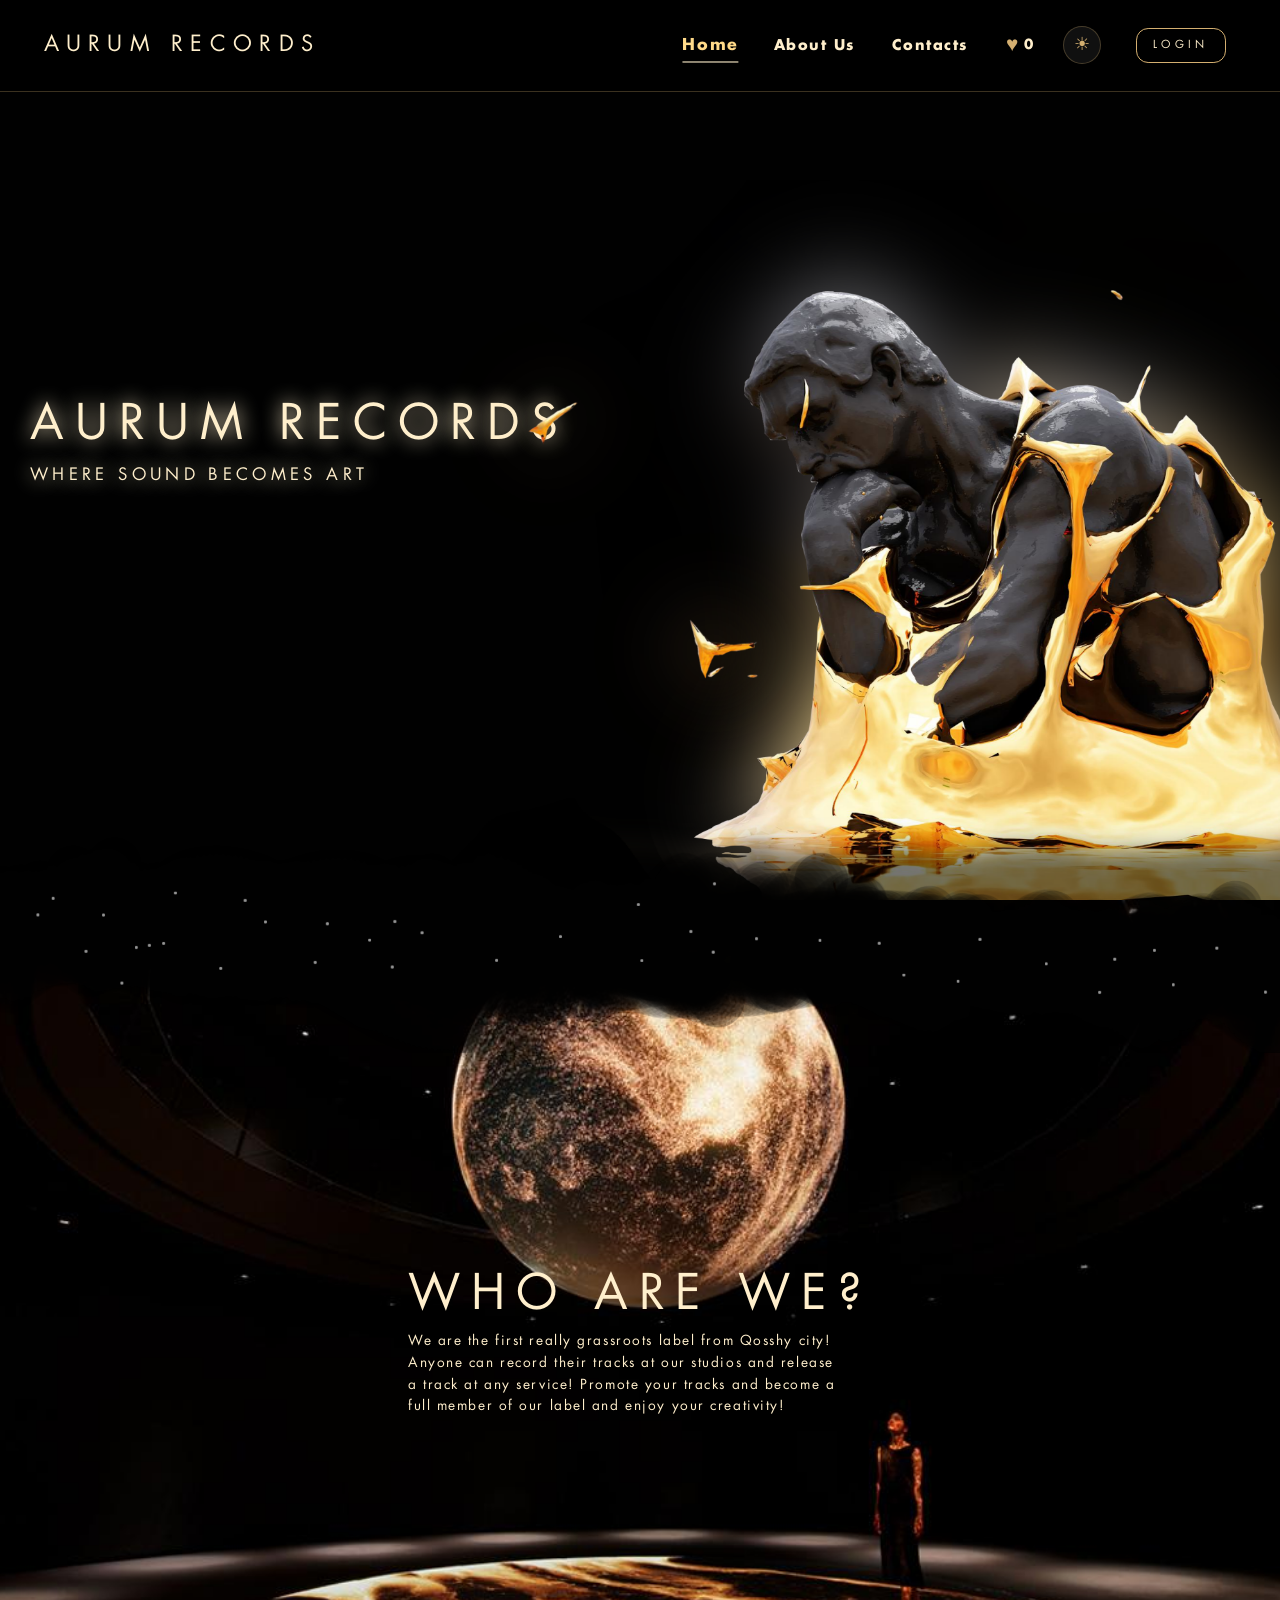
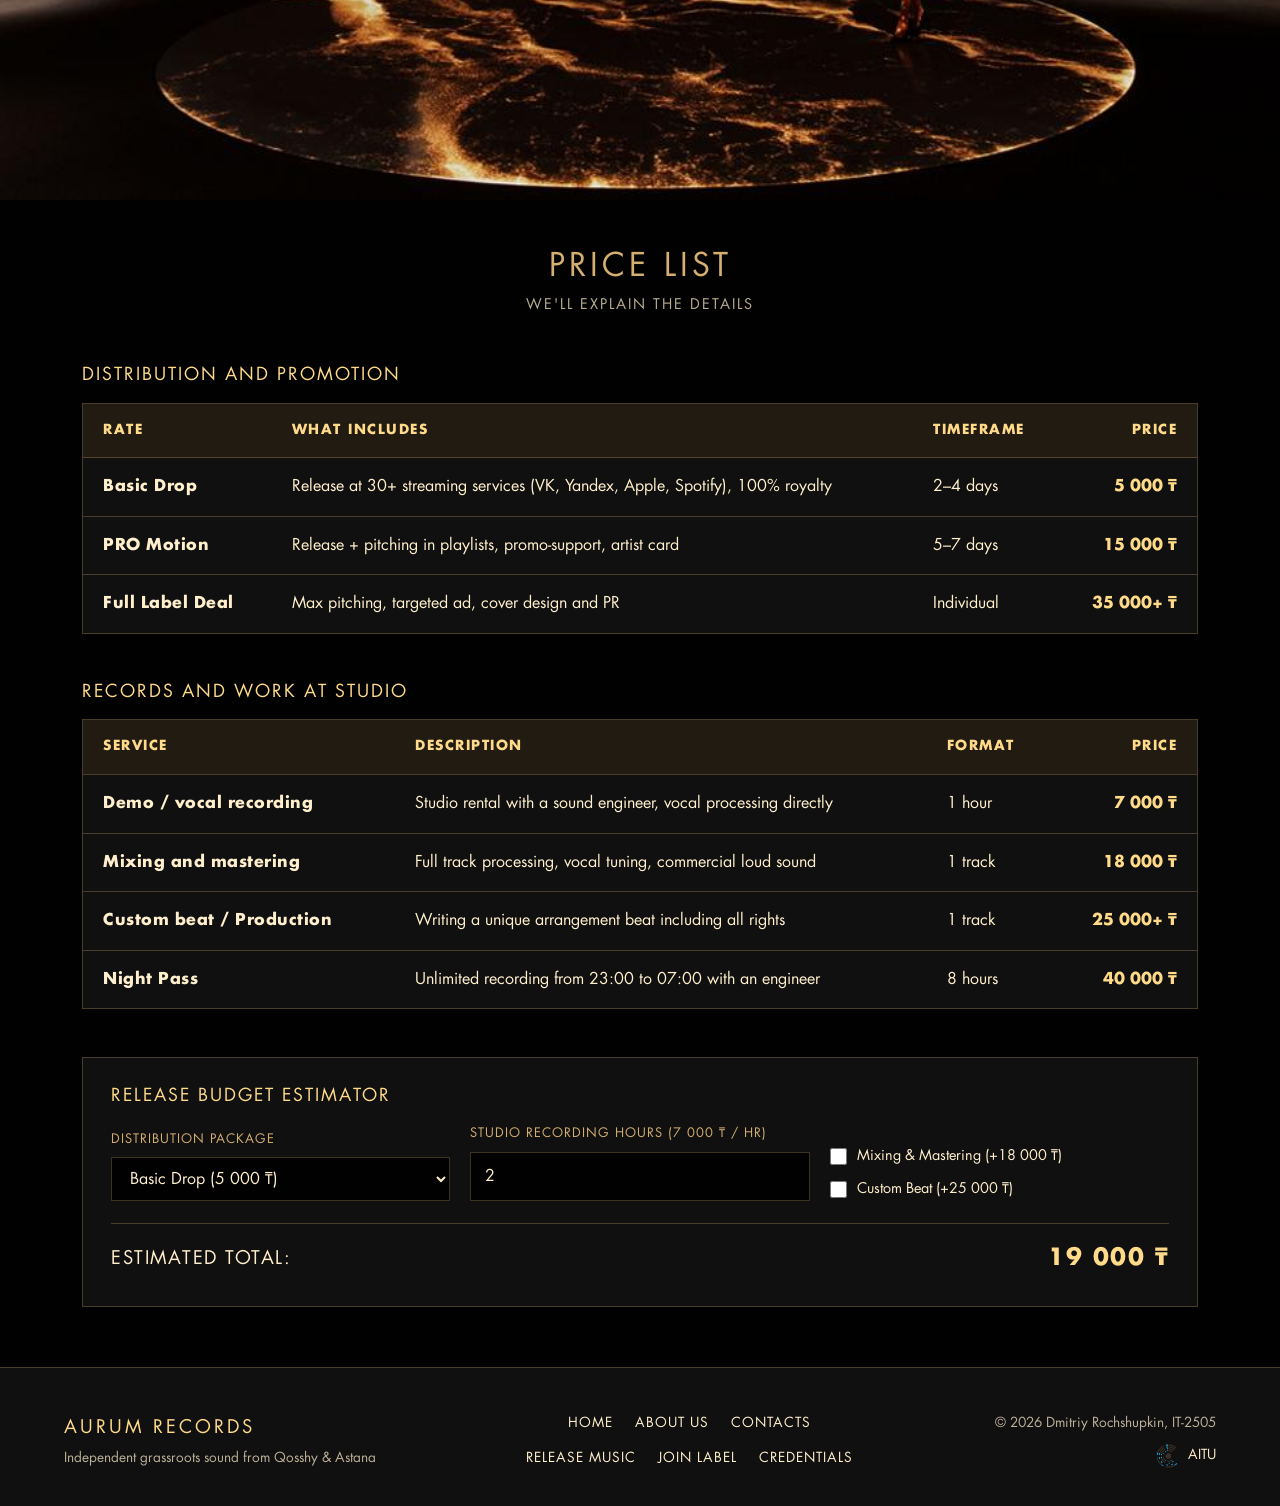
==== commit 50a24e6c: "updated footer + fixed some tracks in json" ====
--- a/index.html
+++ b/index.html
@@ -217,6 +217,8 @@
             <a href="index.html">Home</a>
             <a href="about.html">About Us</a>
             <a href="contacts.html">Contacts</a>
+            <a href="contacts.html#postSong">Release Music</a>
+            <a href="contacts.html#registration">Join Label</a>
             <a href="credentials.html">Credentials</a>
         </div>
         <div class="footer__meta">
--- a/css/index_tmp.css
+++ b/css/index_tmp.css
@@ -489,7 +489,6 @@
     object-fit: contain;
 }
 
-/* Vinyl Navigation */
 .vinyl-navigation {
     position: fixed;
     top: 75%;
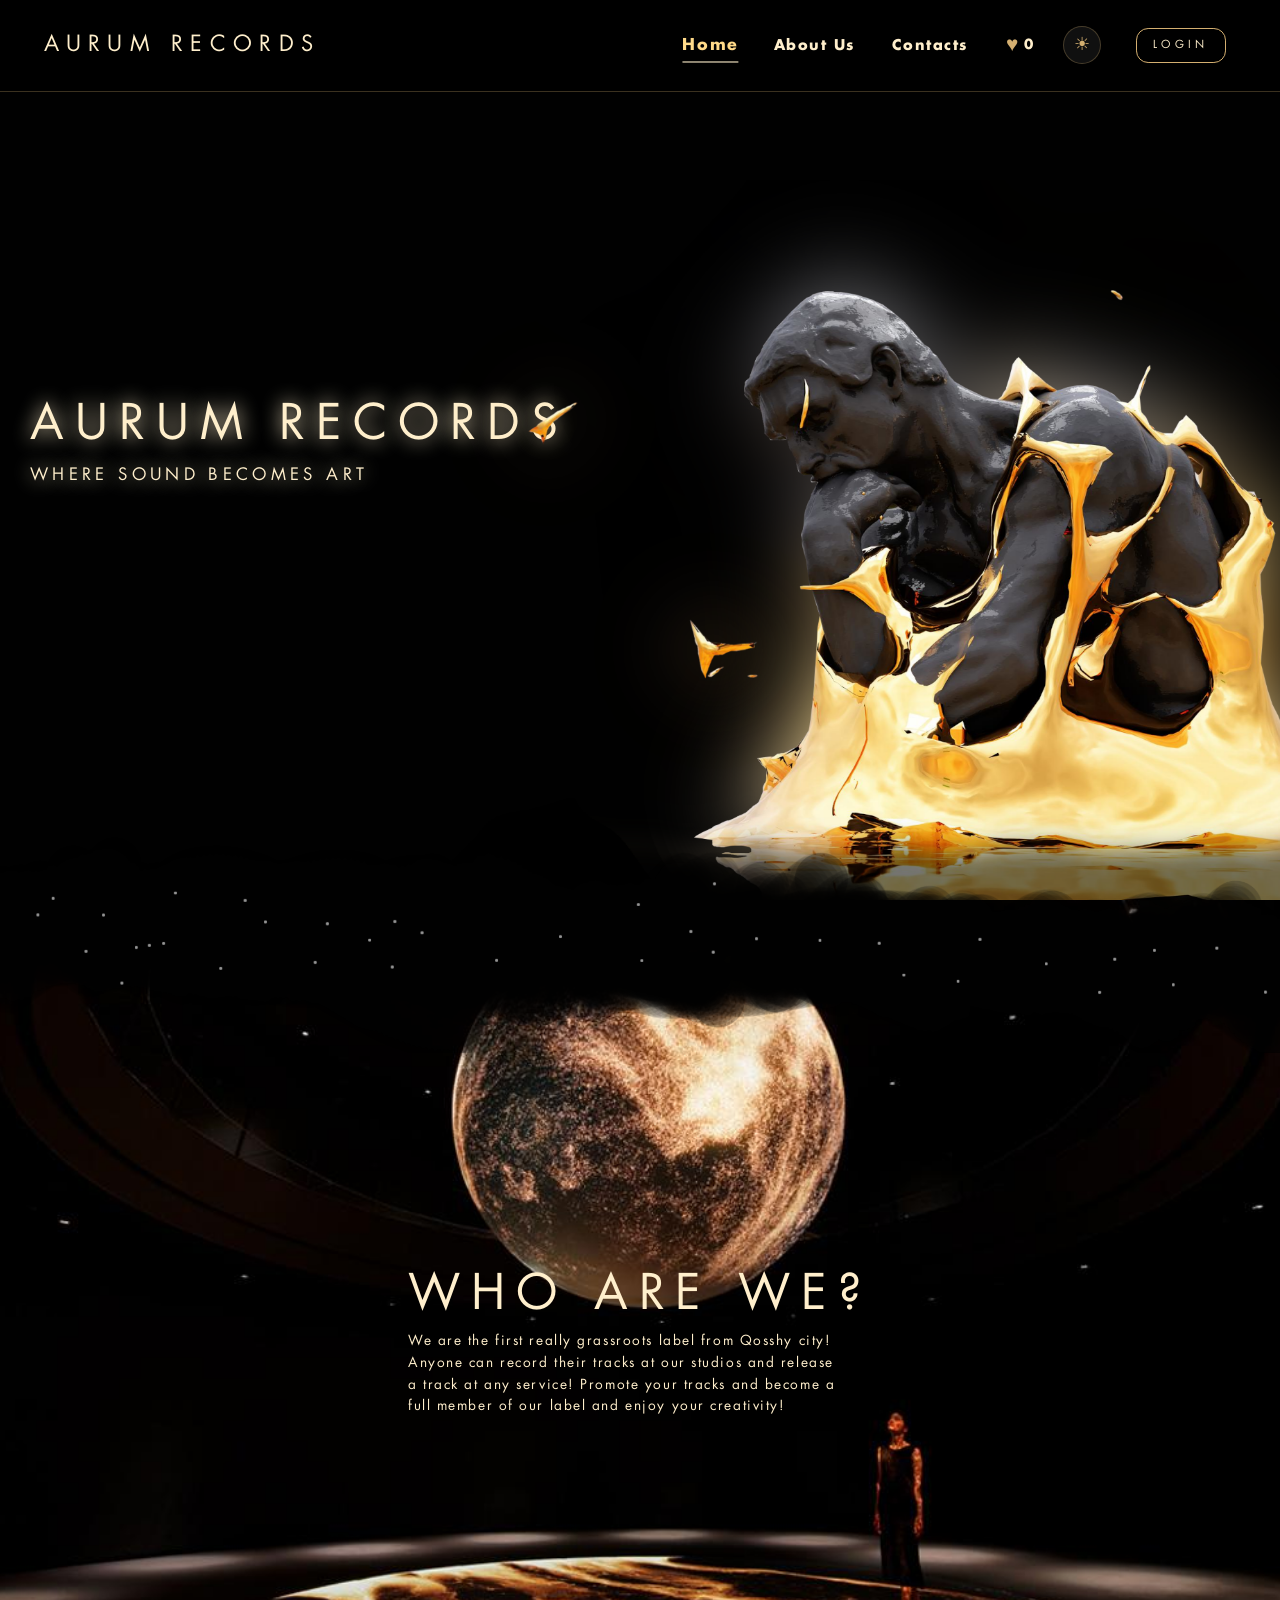
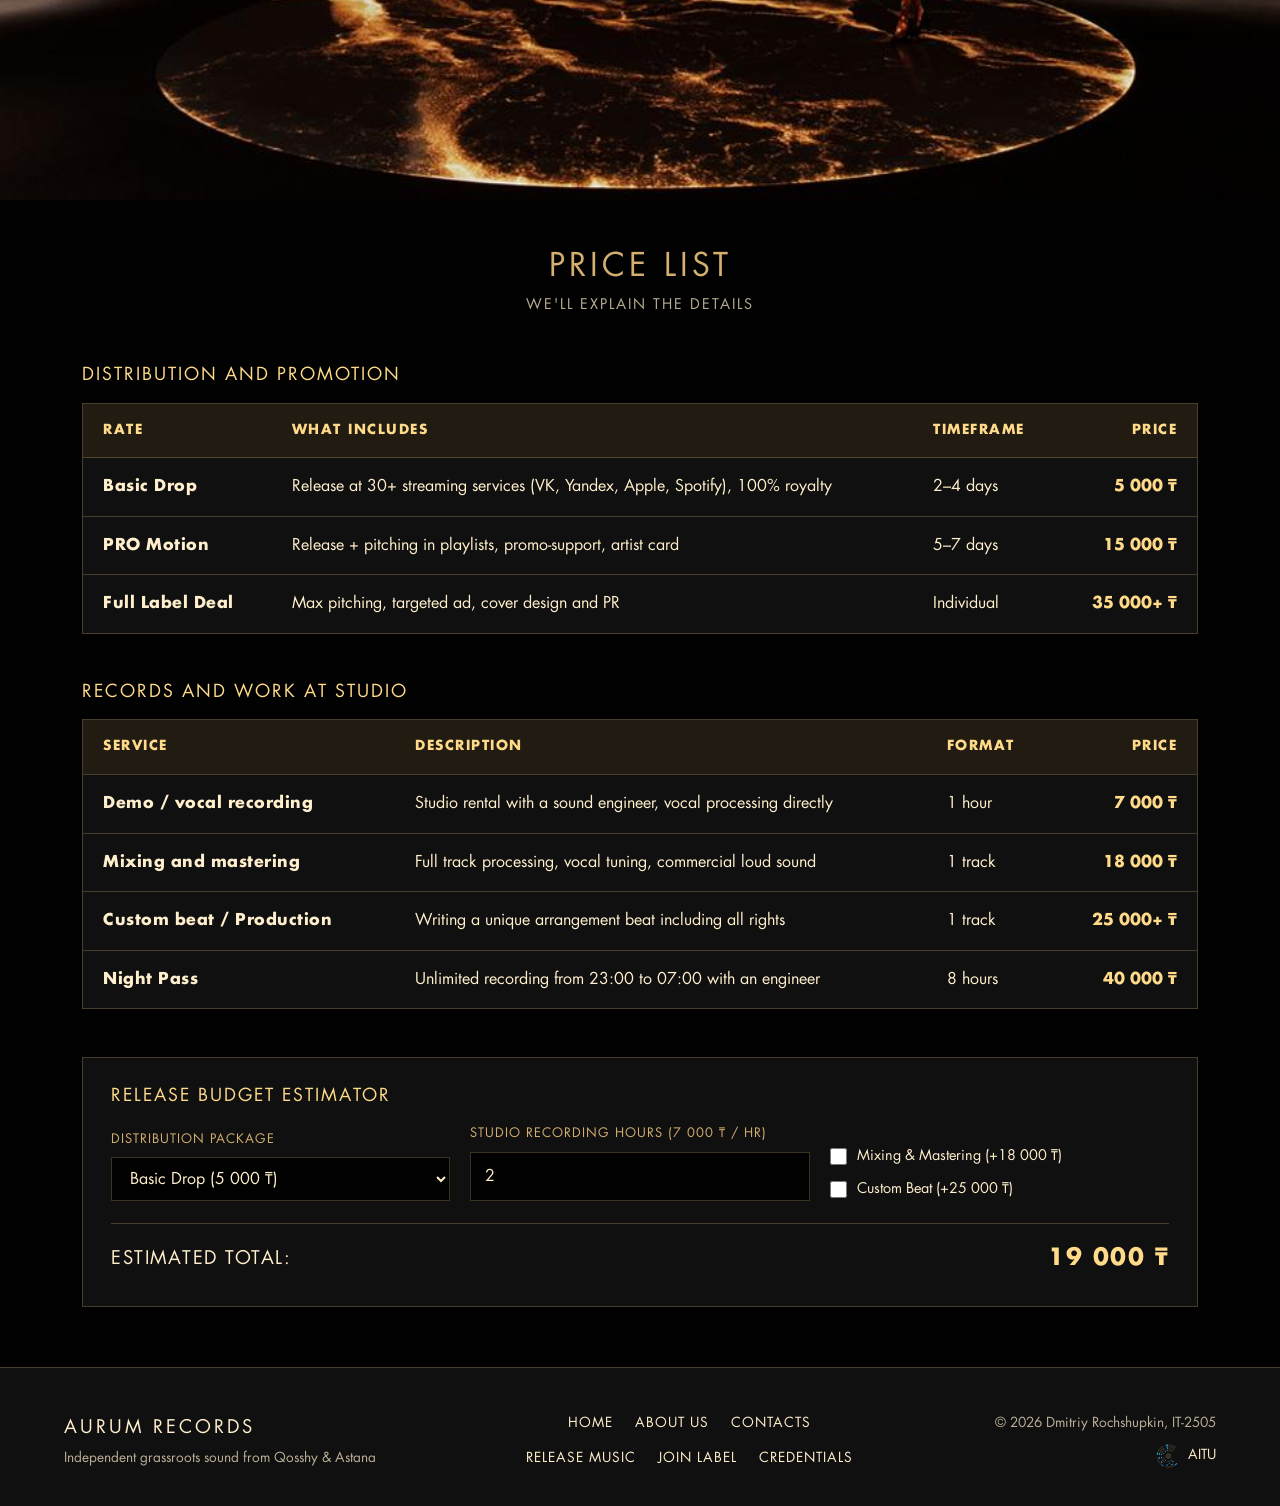
==== commit 5bb85a1e: "another footer update + tracks fix" ====
--- a/index.html
+++ b/index.html
@@ -210,7 +210,7 @@
 <footer class="footer">
     <div class="footer__inner">
         <div class="footer__brand">
-            <p class="logo">AURUM RECORDS</p>
+            <a href="index.html" class="logo">AURUM RECORDS</a>
             <p class="footer__tagline">Independent grassroots sound from Qosshy &amp; Astana</p>
         </div>
         <div class="footer__links">
--- a/css/index_tmp.css
+++ b/css/index_tmp.css
@@ -74,7 +74,7 @@
 }
 
 [data-theme="light"] .main-header::after {
-    opacity: 0.2;
+    display: none;
 }
 
 .layers {
@@ -425,10 +425,27 @@
 }
 
 .logo {
-    color: var(--gold-bright);
+    color: #ffefcc;
     font-size: 1.15rem;
     letter-spacing: 3px;
     margin-bottom: 6px;
+    text-decoration: none;
+    display: inline-block;
+    transition: color 0.25s ease, text-shadow 0.25s ease;
+}
+
+.logo:hover {
+    color: #ffefcc;
+    text-shadow: 0 0 12px rgba(255, 239, 204, 0.75), 0 0 24px rgba(212, 175, 112, 0.5);
+}
+
+[data-theme="light"] .logo {
+    color: var(--gold-bright);
+}
+
+[data-theme="light"] .logo:hover {
+    color: var(--gold-accent);
+    text-shadow: 0 0 12px rgba(140, 102, 35, 0.45);
 }
 
 .footer__tagline {
